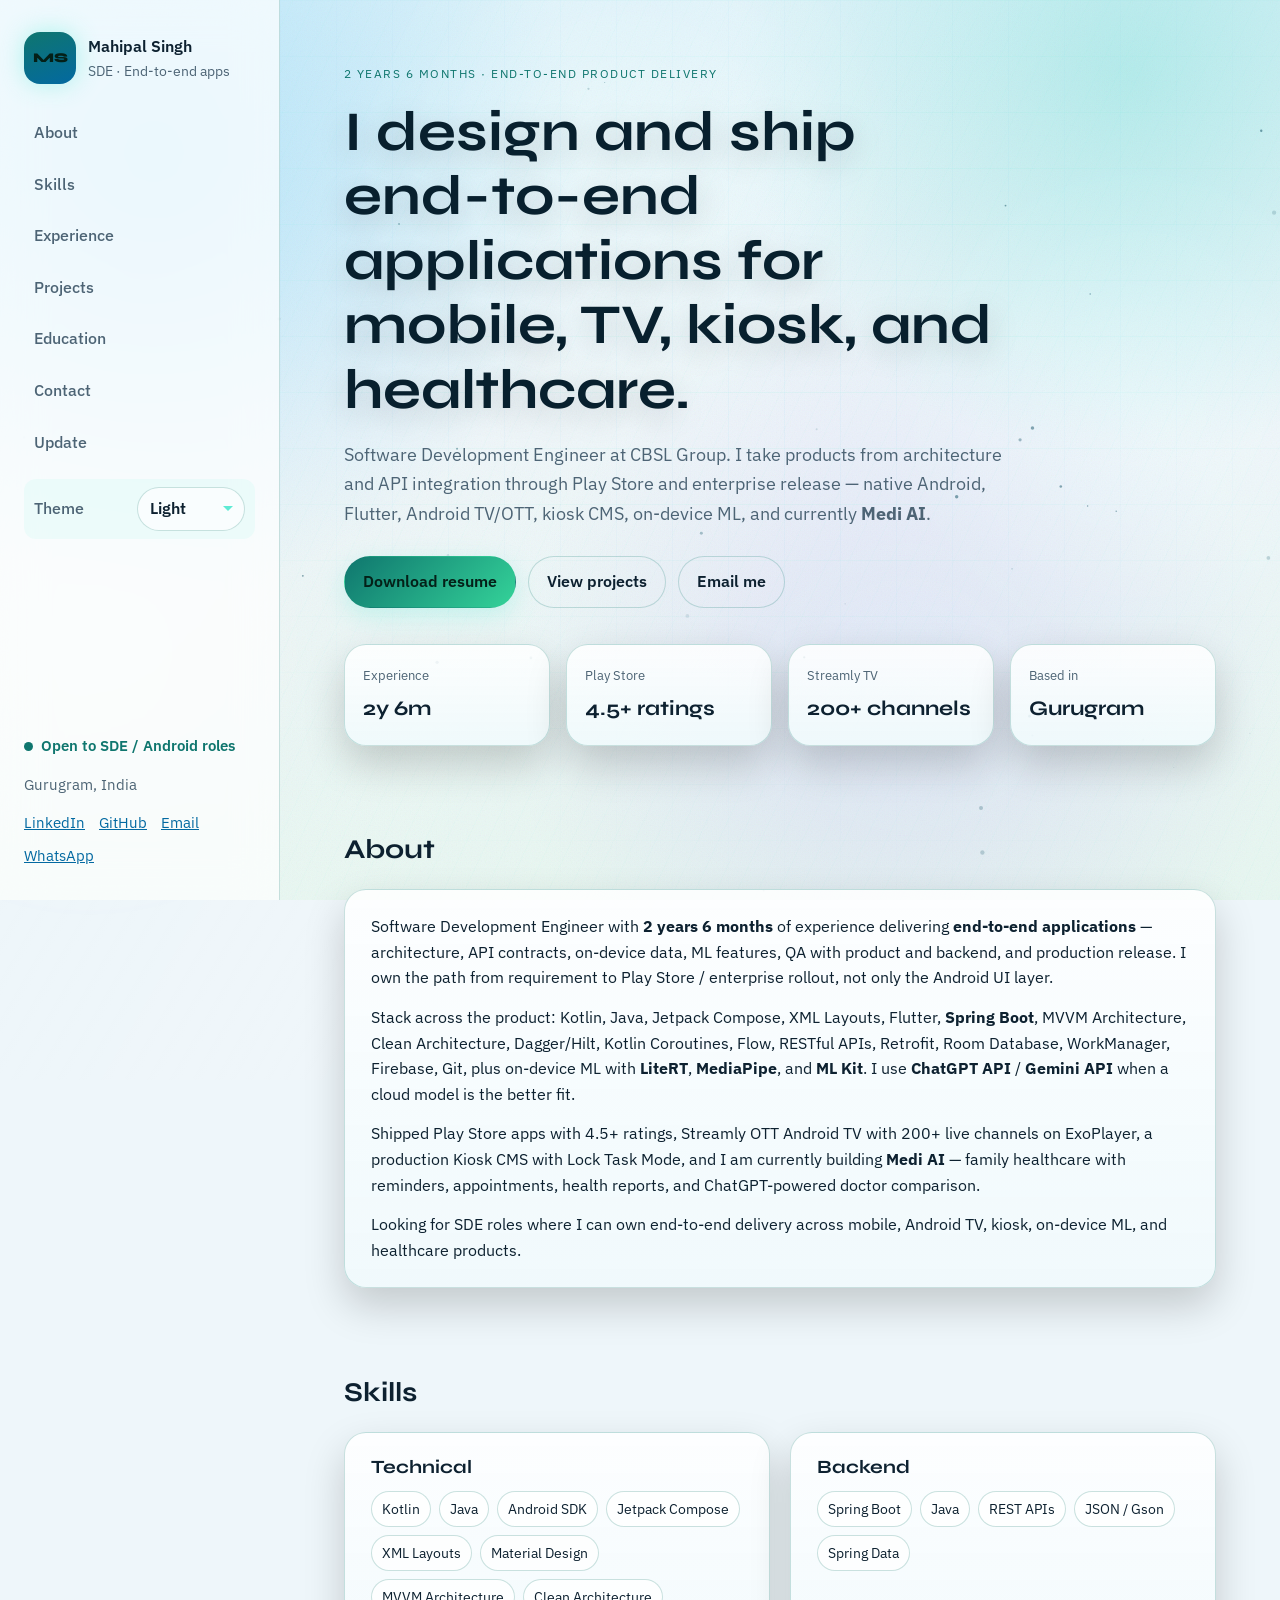
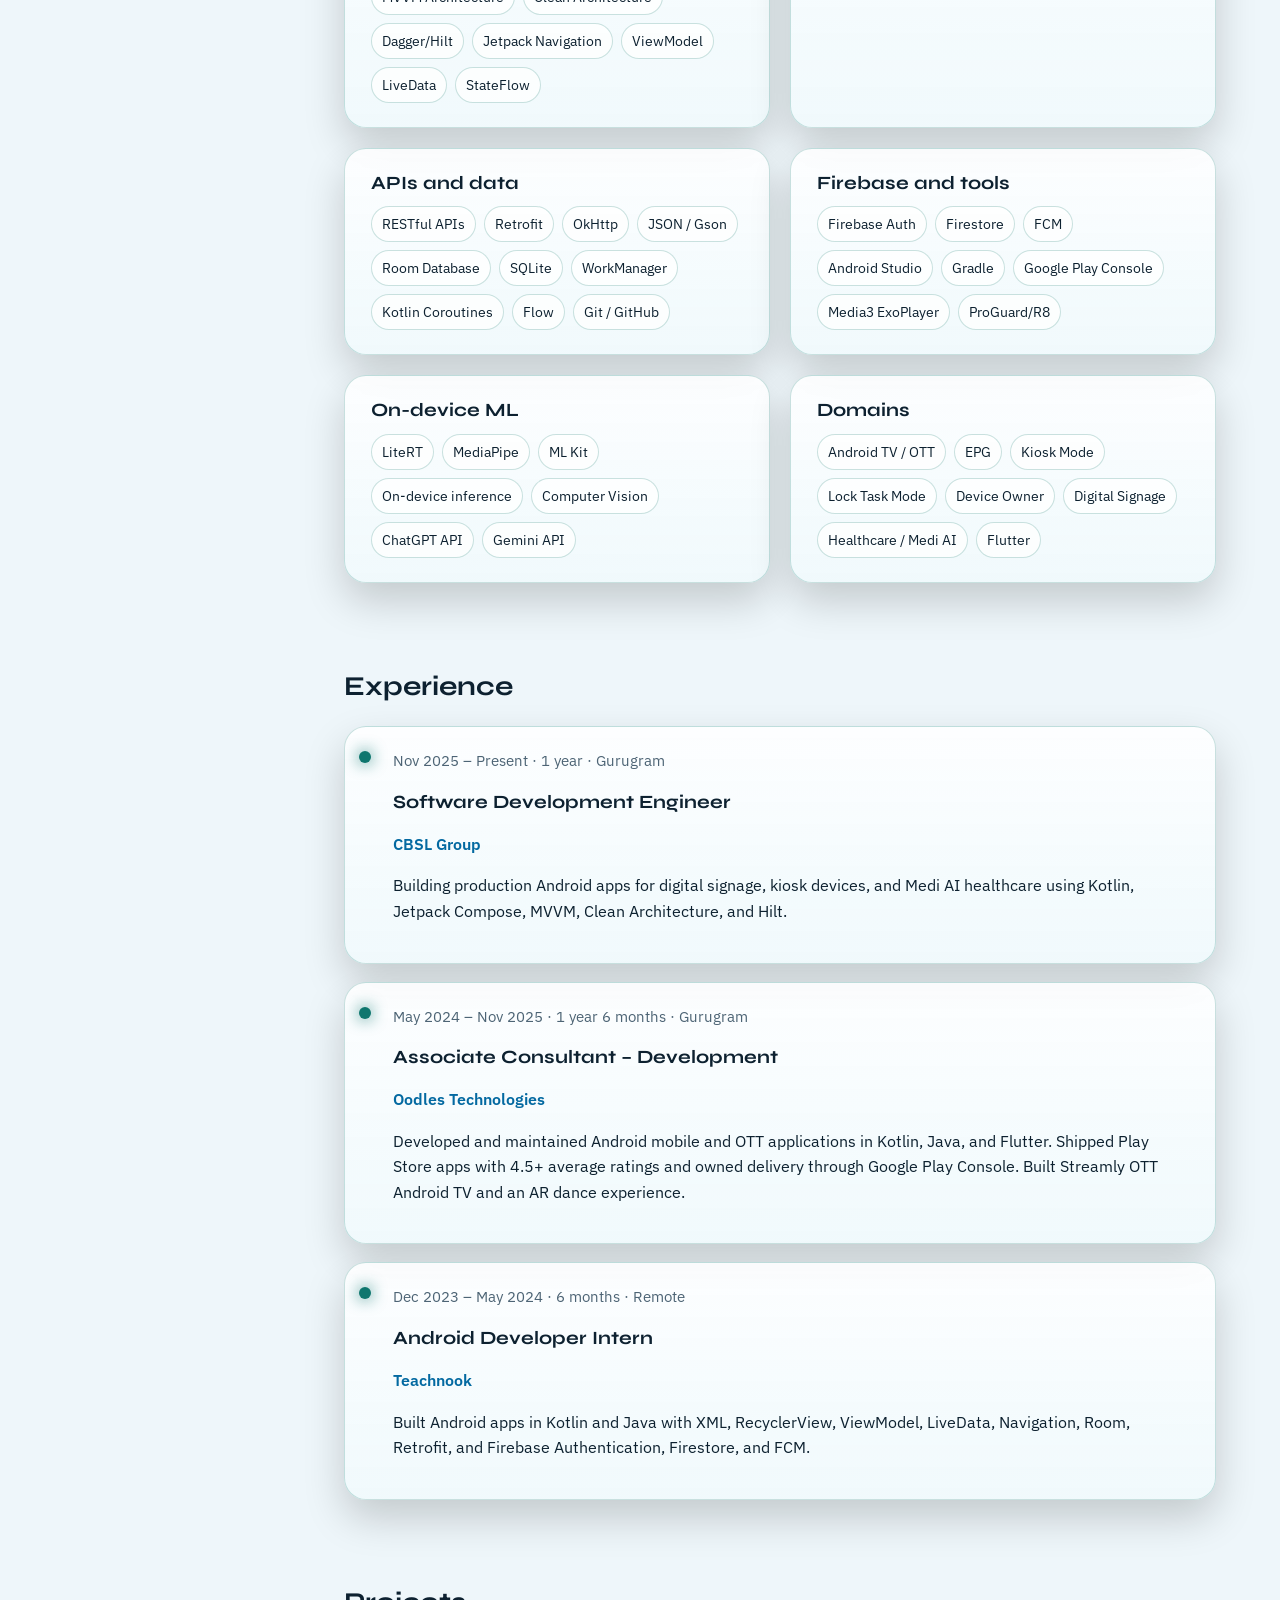
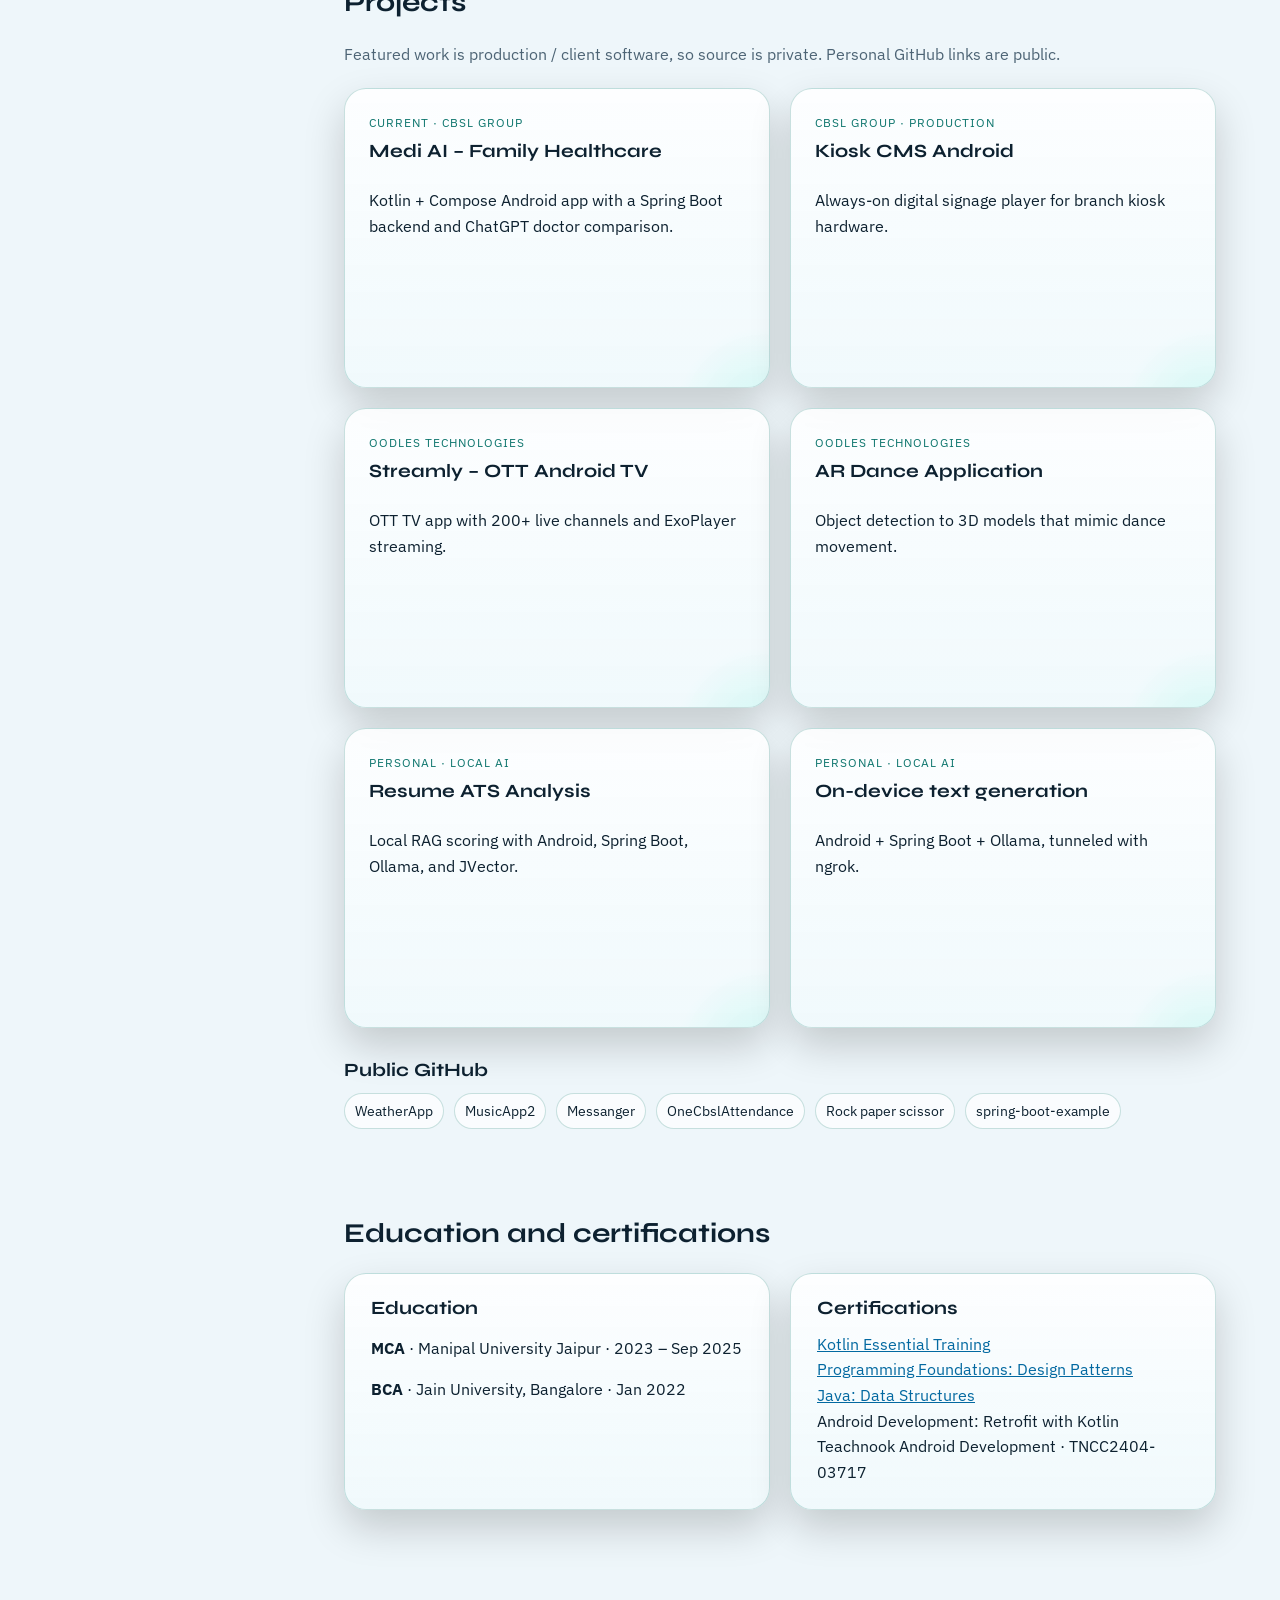
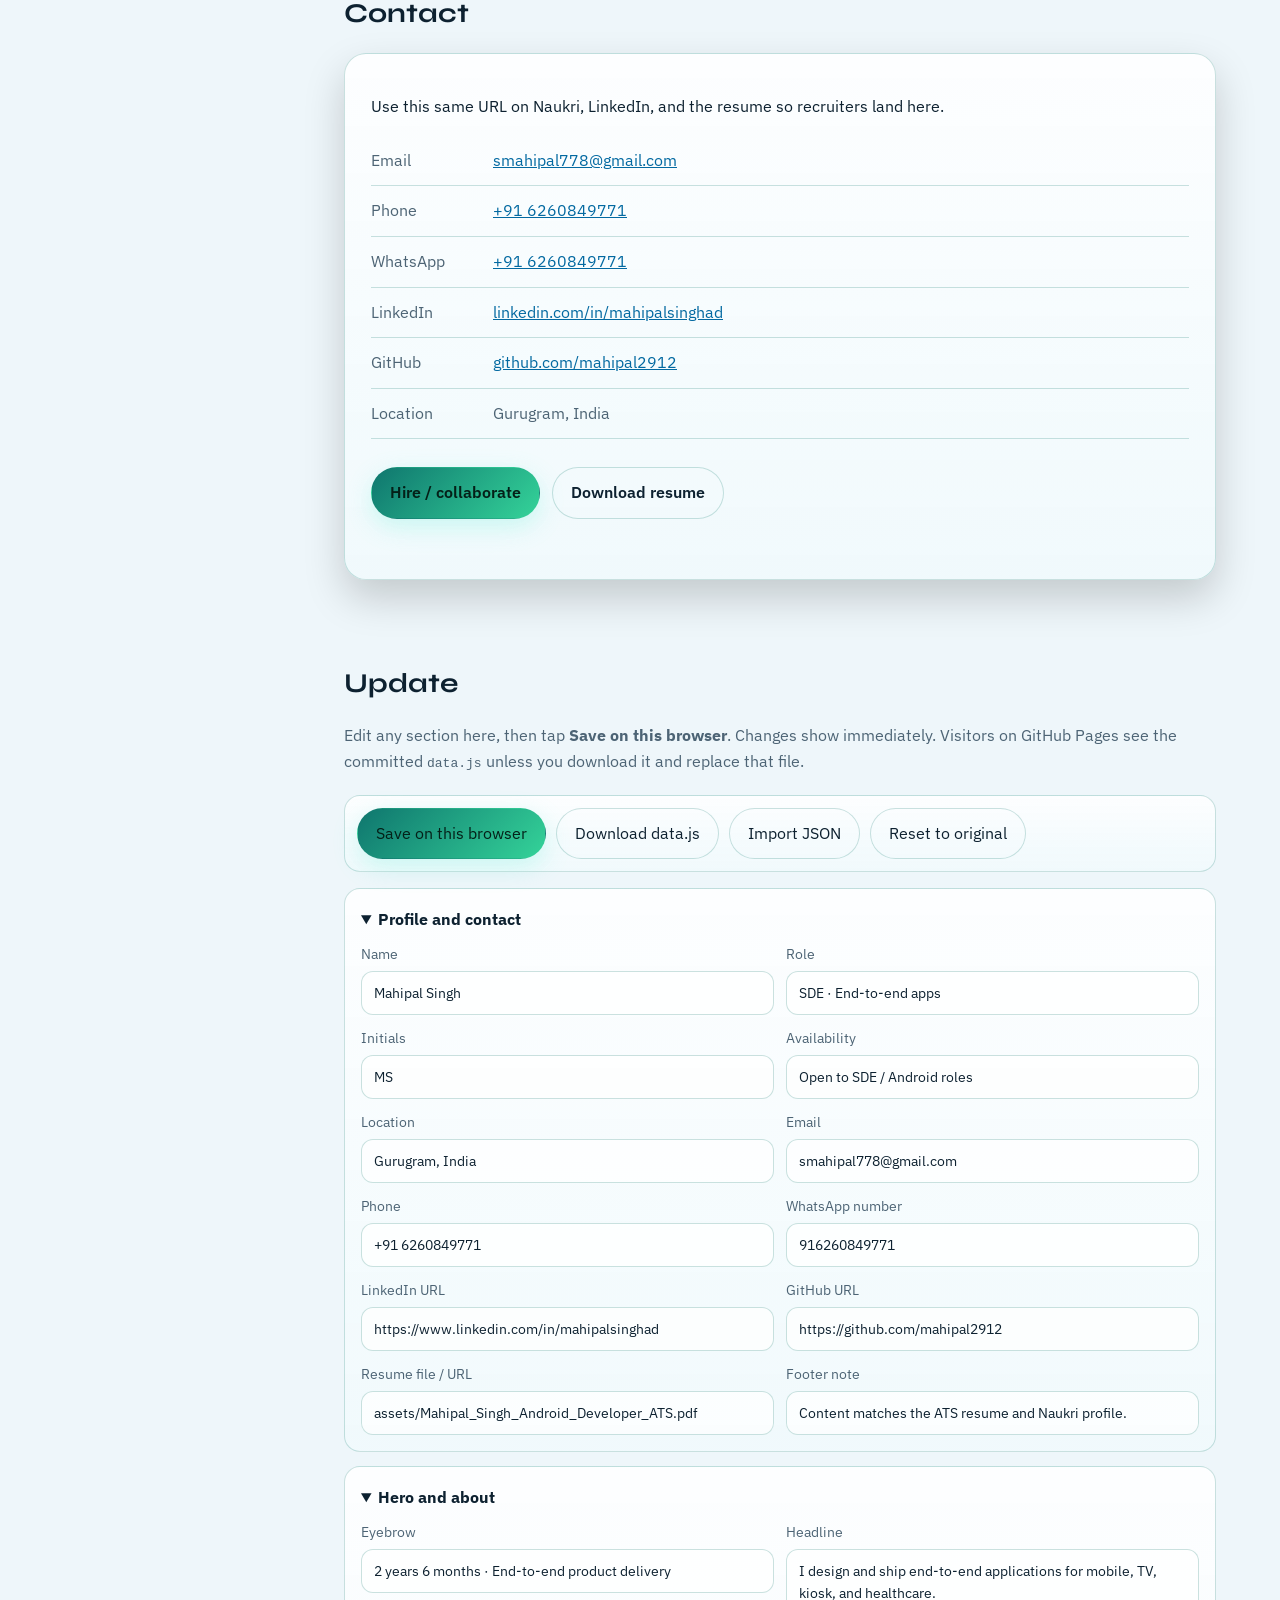
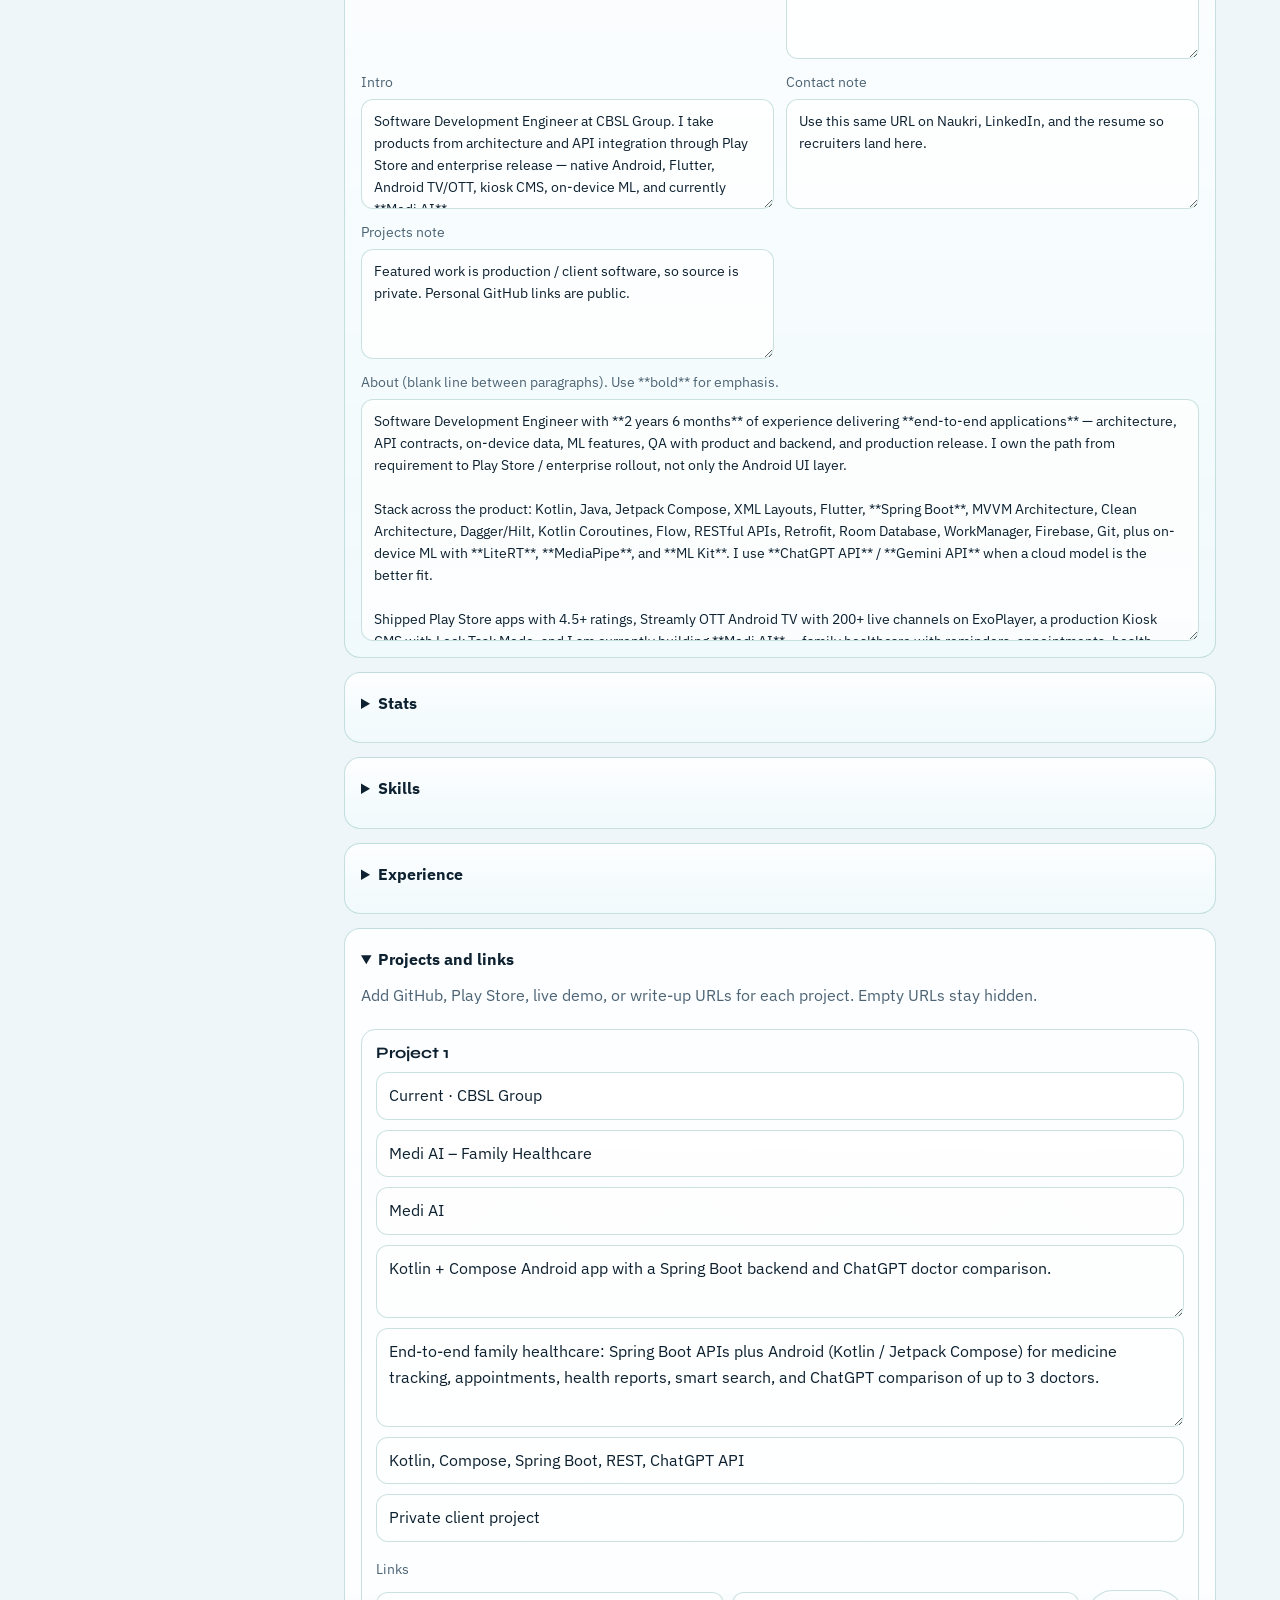
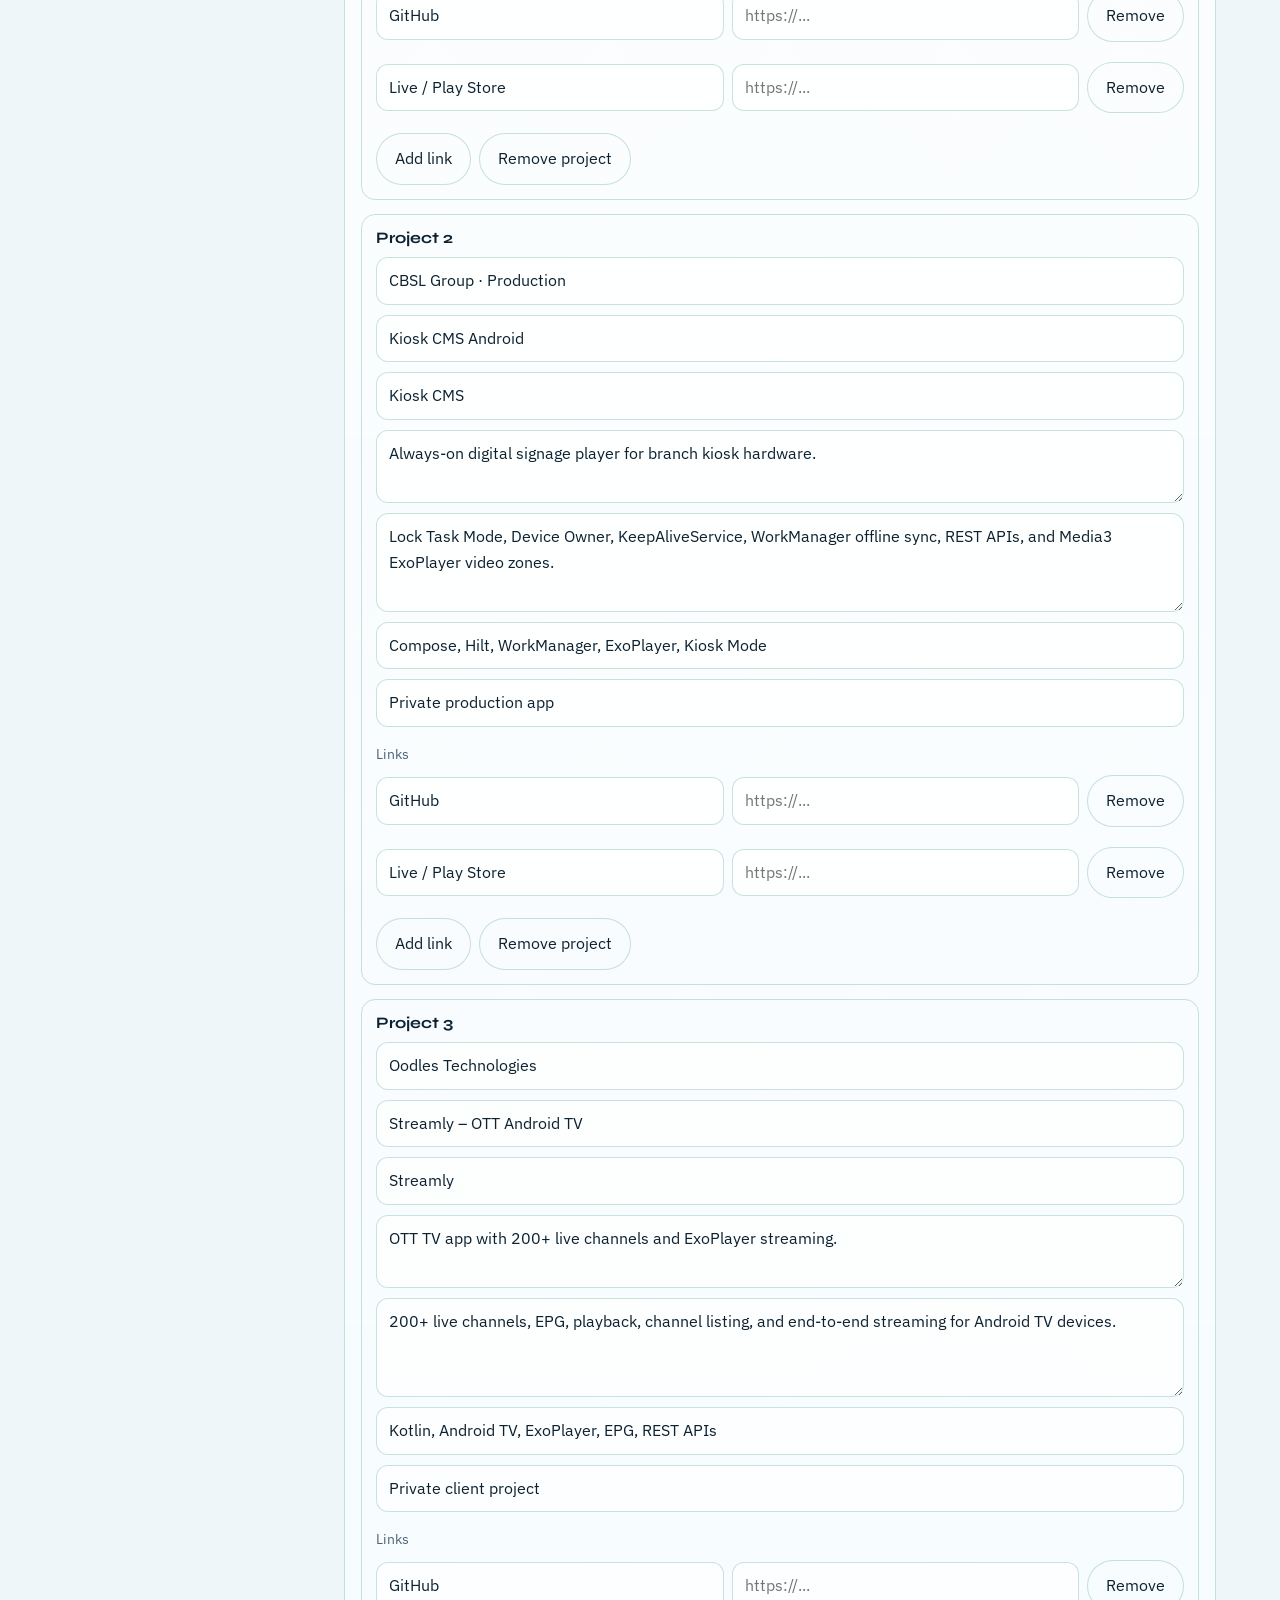
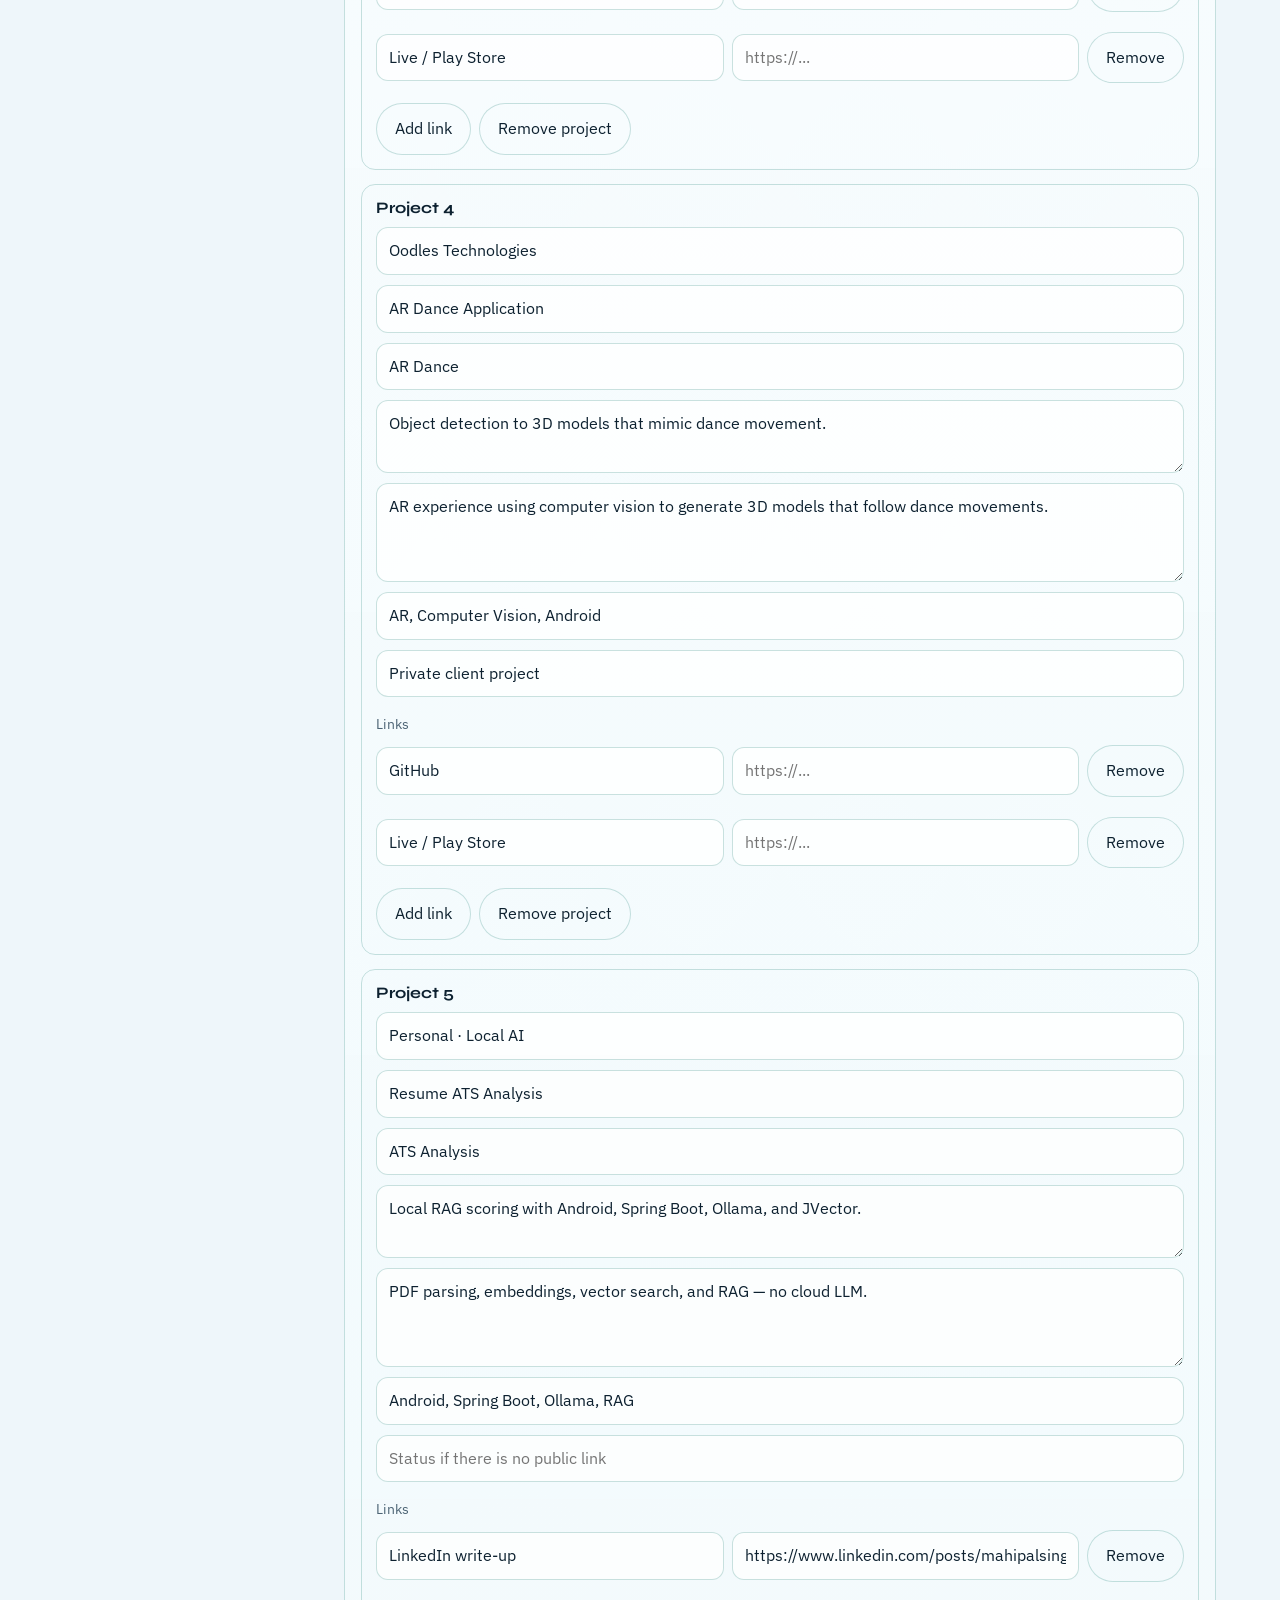
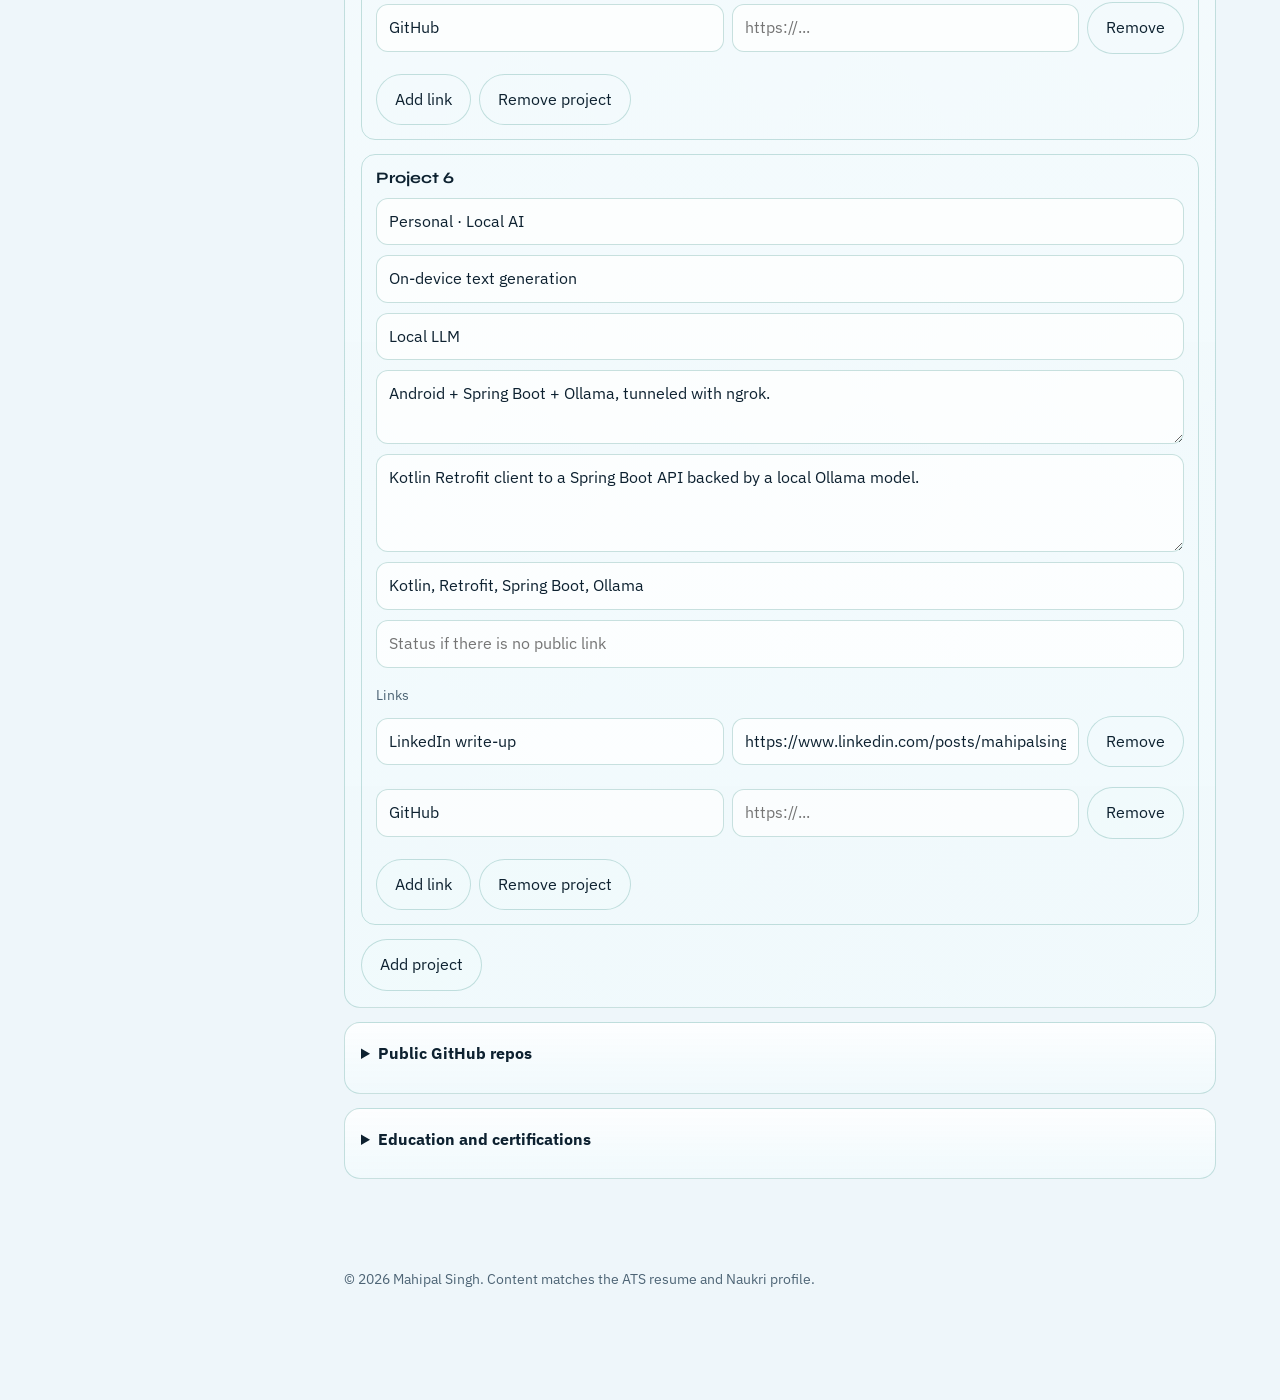
==== index.html @ 8ad530b0 "Add files via upload" ====
<!DOCTYPE html>
<html lang="en" data-theme="dark">
  <head>
    <meta charset="UTF-8" />
    <meta name="viewport" content="width=device-width, initial-scale=1" />
    <title>Mahipal Singh | Software Development Engineer</title>
    <script>
      (function () {
        try {
          var stored = localStorage.getItem("theme");
          var theme = stored || (window.matchMedia("(prefers-color-scheme: light)").matches ? "light" : "dark");
          document.documentElement.setAttribute("data-theme", theme);
        } catch (e) {}
      })();
    </script>
    <meta
      name="description"
      content="Software Development Engineer in Gurugram building end-to-end mobile, TV, kiosk, and healthcare applications with Kotlin, Jetpack Compose, and on-device ML."
    />
    <meta name="author" content="Mahipal Singh" />
    <meta
      name="keywords"
      content="Android Developer, Kotlin, Jetpack Compose, MVVM Architecture, Hilt, RESTful APIs, LiteRT, MediaPipe, ML Kit, Android TV, OTT, Kiosk CMS, Medi AI, Gurugram"
    />
    <link rel="canonical" href="https://mahipal2912.github.io/" />
    <meta property="og:title" content="Mahipal Singh | Android Developer" />
    <meta
      property="og:description"
      content="Kotlin, Jetpack Compose, Android TV/OTT, Kiosk CMS, and Medi AI. Based in Gurugram, India."
    />
    <meta property="og:type" content="website" />
    <meta property="og:url" content="https://mahipal2912.github.io/" />
    <meta name="twitter:card" content="summary" />
    <meta name="theme-color" content="#04111c" id="theme-color" />
    <link rel="icon" href="favicon.svg" type="image/svg+xml" />
    <link rel="preconnect" href="https://fonts.googleapis.com" />
    <link rel="preconnect" href="https://fonts.gstatic.com" crossorigin />
    <link
      href="https://fonts.googleapis.com/css2?family=IBM+Plex+Sans:wght@400;500;600&family=Syne:wght@600;700;800&display=swap"
      rel="stylesheet"
    />
    <link rel="stylesheet" href="styles.css?v=12" />
    <script type="application/ld+json">
      {
        "@context": "https://schema.org",
        "@type": "Person",
        "name": "Mahipal Singh",
        "jobTitle": "Android Developer",
        "url": "https://mahipal2912.github.io/",
        "email": "mailto:smahipal778@gmail.com",
        "telephone": "+916260849771",
        "sameAs": [
          "https://www.linkedin.com/in/mahipalsinghad",
          "https://github.com/mahipal2912"
        ]
      }
    </script>
  </head>
  <body>
    <div class="scene" aria-hidden="true">
      <div class="scene-wash"></div>
      <div class="scene-grid"></div>
      <div class="orb orb-a"></div>
      <div class="orb orb-b"></div>
      <div class="orb orb-c"></div>
      <div class="orb orb-d"></div>
      <canvas id="particles"></canvas>
      <div class="scene-shine"></div>
      <div class="scene-noise"></div>
    </div>

    <a class="skip-link" href="#main">Skip to content</a>
    <div class="page">
      <header class="sidebar">
        <div class="sidebar-top">
          <div class="brand">
            <div class="avatar">
              <input id="avatar-input" type="file" accept="image/*" hidden />
              <button class="monogram" id="avatar-button" type="button" aria-label="Upload profile photo">
                <span class="monogram-fallback" id="avatar-fallback">MS</span>
                <img class="monogram-photo" id="avatar-photo" alt="Profile photo" hidden />
                <span class="avatar-overlay" aria-hidden="true"></span>
              </button>
              <button class="avatar-remove" id="avatar-remove" type="button" hidden aria-label="Remove photo">
                ×
              </button>
            </div>
            <a class="brand-text" href="#top">
              <p class="brand-name" id="brand-name">Mahipal Singh</p>
              <p class="brand-role" id="brand-role">SDE · End-to-end apps</p>
            </a>
          </div>
          <div class="header-actions">
            <button class="nav-toggle" type="button" aria-expanded="false" aria-controls="site-nav">
              Menu
            </button>
          </div>
        </div>
        <div class="menu-panel" id="site-nav">
          <nav class="nav" aria-label="Primary">
            <a href="#about">About</a>
            <a href="#skills">Skills</a>
            <a href="#experience">Experience</a>
            <a href="#projects">Projects</a>
            <a href="#education">Education</a>
            <a href="#contact">Contact</a>
            <a href="#update">Update</a>
            <label class="menu-theme">
              <span>Theme</span>
              <select id="theme-select" aria-label="Select theme">
                <option value="dark">Dark</option>
                <option value="light">Light</option>
              </select>
            </label>
          </nav>
          <div class="sidebar-meta">
            <p class="availability"><span class="pulse"></span> <span id="availability-text">Open to SDE / Android roles</span></p>
            <p id="sidebar-location">Gurugram, India</p>
            <div class="social">
              <a id="social-linkedin" href="https://www.linkedin.com/in/mahipalsinghad" target="_blank" rel="noopener noreferrer">LinkedIn</a>
              <a id="social-github" href="https://github.com/mahipal2912" target="_blank" rel="noopener noreferrer">GitHub</a>
              <a id="social-email" href="mailto:smahipal778@gmail.com">Email</a>
              <a id="social-whatsapp" href="https://wa.me/916260849771" target="_blank" rel="noopener noreferrer">WhatsApp</a>
            </div>
          </div>
        </div>
      </header>

      <main id="main">
        <section class="hero reveal" id="top">
          <p class="eyebrow" id="hero-eyebrow">2 years 6 months · End-to-end product delivery</p>
          <h1 id="hero-headline">I design and ship end-to-end applications for mobile, TV, kiosk, and healthcare.</h1>
          <p class="lede" id="hero-lede">
            Software Development Engineer at CBSL Group. I take products from architecture and
            API integration through Play Store and enterprise release — native Android, Flutter,
            Android TV/OTT, kiosk CMS, on-device ML, and currently <strong>Medi AI</strong>.
          </p>
          <div class="hero-actions">
            <a class="btn btn-primary" id="hero-resume" href="assets/Mahipal_Singh_Android_Developer_ATS.pdf" download>Download resume</a>
            <a class="btn btn-ghost" href="#projects">View projects</a>
            <a class="btn btn-ghost" id="hero-email" href="mailto:smahipal778@gmail.com">Email me</a>
          </div>
          <dl class="stats" id="stats-grid">
            <div class="pop-card" data-tilt>
              <dt>Experience</dt>
              <dd>2y 6m</dd>
            </div>
            <div class="pop-card" data-tilt>
              <dt>Play Store</dt>
              <dd>4.5+ ratings</dd>
            </div>
            <div class="pop-card" data-tilt>
              <dt>Streamly TV</dt>
              <dd>200+ channels</dd>
            </div>
            <div class="pop-card" data-tilt>
              <dt>Based in</dt>
              <dd>Gurugram</dd>
            </div>
          </dl>
        </section>

        <section id="about" class="reveal">
          <h2>About</h2>
          <div class="glass about-card pop-card" data-tilt id="about-card">
            <p>
              Software Development Engineer with <strong>2 years 6 months</strong> of experience
              delivering <strong>end-to-end applications</strong> — architecture, API contracts,
              on-device data, ML features, QA with product and backend, and production release.
              I own the path from requirement to Play Store / enterprise rollout, not only the
              Android UI layer.
            </p>
            <p>
              Stack across the product: Kotlin, Java, Jetpack Compose, XML Layouts, Flutter,
              <strong>Spring Boot</strong>, MVVM Architecture, Clean Architecture, Dagger/Hilt,
              Kotlin Coroutines, Flow, RESTful APIs, Retrofit, Room Database, WorkManager,
              Firebase, Git, plus on-device ML with <strong>LiteRT</strong>,
              <strong>MediaPipe</strong>, and <strong>ML Kit</strong>.
              I use <strong>ChatGPT API</strong> / <strong>Gemini API</strong> when a cloud model
              is the better fit.
            </p>
            <p>
              Shipped Play Store apps with 4.5+ ratings, Streamly OTT Android TV with 200+ live
              channels on ExoPlayer, a production Kiosk CMS with Lock Task Mode, and I am currently
              building <strong>Medi AI</strong> — family healthcare with reminders, appointments,
              health reports, and ChatGPT-powered doctor comparison.
            </p>
            <p>
              Looking for SDE roles where I can own end-to-end delivery across mobile, Android TV,
              kiosk, on-device ML, and healthcare products.
            </p>
          </div>
        </section>

        <section id="skills" class="reveal">
          <h2>Skills</h2>
          <div class="skill-groups" id="skill-groups">
            <article class="glass pop-card" data-tilt>
              <h3>Technical</h3>
              <ul>
                <li>Kotlin</li>
                <li>Java</li>
                <li>Android SDK</li>
                <li>Jetpack Compose</li>
                <li>XML Layouts</li>
                <li>Material Design</li>
                <li>MVVM Architecture</li>
                <li>Clean Architecture</li>
                <li>Dagger/Hilt</li>
                <li>Jetpack Navigation</li>
                <li>ViewModel</li>
                <li>LiveData</li>
                <li>StateFlow</li>
              </ul>
            </article>
            <article class="glass pop-card" data-tilt>
              <h3>Backend</h3>
              <ul>
                <li>Spring Boot</li>
                <li>Java</li>
                <li>REST APIs</li>
                <li>JSON / Gson</li>
                <li>Spring Data</li>
              </ul>
            </article>
            <article class="glass pop-card" data-tilt>
              <h3>APIs and data</h3>
              <ul>
                <li>RESTful APIs</li>
                <li>Retrofit</li>
                <li>OkHttp</li>
                <li>JSON / Gson</li>
                <li>Room Database</li>
                <li>SQLite</li>
                <li>WorkManager</li>
                <li>Kotlin Coroutines</li>
                <li>Flow</li>
                <li>Git / GitHub</li>
              </ul>
            </article>
            <article class="glass pop-card" data-tilt>
              <h3>Firebase and tools</h3>
              <ul>
                <li>Firebase Auth</li>
                <li>Firestore</li>
                <li>FCM</li>
                <li>Android Studio</li>
                <li>Gradle</li>
                <li>Google Play Console</li>
                <li>Media3 ExoPlayer</li>
                <li>ProGuard/R8</li>
              </ul>
            </article>
            <article class="glass pop-card" data-tilt>
              <h3>On-device ML</h3>
              <ul>
                <li>LiteRT</li>
                <li>MediaPipe</li>
                <li>ML Kit</li>
                <li>On-device inference</li>
                <li>Computer Vision</li>
                <li>ChatGPT API</li>
                <li>Gemini API</li>
              </ul>
            </article>
            <article class="glass pop-card" data-tilt>
              <h3>Domains</h3>
              <ul>
                <li>Android TV / OTT</li>
                <li>EPG</li>
                <li>Kiosk Mode</li>
                <li>Lock Task Mode</li>
                <li>Device Owner</li>
                <li>Digital Signage</li>
                <li>Healthcare / Medi AI</li>
                <li>Flutter</li>
              </ul>
            </article>
          </div>
        </section>

        <section id="experience" class="reveal">
          <h2>Experience</h2>
          <ol class="timeline" id="timeline">
            <li class="glass pop-card">
              <p class="when">Nov 2025 – Present · 1 year · Gurugram</p>
              <h3>Software Development Engineer</h3>
              <p class="org">CBSL Group</p>
              <p>
                Building production Android apps for digital signage, kiosk devices, and Medi AI
                healthcare using Kotlin, Jetpack Compose, MVVM, Clean Architecture, and Hilt.
              </p>
            </li>
            <li class="glass pop-card">
              <p class="when">May 2024 – Nov 2025 · 1 year 6 months · Gurugram</p>
              <h3>Associate Consultant – Development</h3>
              <p class="org">Oodles Technologies</p>
              <p>
                Developed and maintained Android mobile and OTT applications in Kotlin, Java, and
                Flutter. Shipped Play Store apps with 4.5+ average ratings and owned delivery
                through Google Play Console. Built Streamly OTT Android TV and an AR dance
                experience.
              </p>
            </li>
            <li class="glass pop-card">
              <p class="when">Dec 2023 – May 2024 · 6 months · Remote</p>
              <h3>Android Developer Intern</h3>
              <p class="org">Teachnook</p>
              <p>
                Built Android apps in Kotlin and Java with XML, RecyclerView, ViewModel, LiveData,
                Navigation, Room, Retrofit, and Firebase Authentication, Firestore, and FCM.
              </p>
            </li>
          </ol>
        </section>

        <section id="projects" class="reveal">
          <h2>Projects</h2>
          <p class="section-note" id="projects-note">Featured work is production / client software, so source is private. Personal GitHub links are public.</p>
          <div class="project-grid" id="project-grid">
            <article class="flip-card" aria-label="Project card, flips for details">
              <div class="flip-inner">
                <div class="flip-face flip-front">
                  <p class="project-kicker">Current · CBSL Group</p>
                  <h3>Medi AI – Family Healthcare</h3>
                  <p>Kotlin + Compose Android app with a Spring Boot backend and ChatGPT doctor comparison.</p>
                </div>
                <div class="flip-face flip-back">
                  <h3>Medi AI</h3>
                  <p>End-to-end family healthcare: Spring Boot APIs plus Android (Kotlin / Jetpack Compose) for medicine tracking, appointments, health reports, smart search, and ChatGPT comparison of up to 3 doctors.</p>
                  <ul class="tags">
                    <li>Kotlin</li>
                    <li>Compose</li>
                    <li>Spring Boot</li>
                    <li>REST</li>
                    <li>ChatGPT API</li>
                  </ul>
                  <p class="project-status">Private client project</p>
                </div>
              </div>
            </article>

            <article class="flip-card" aria-label="Project card, flips for details">
              <div class="flip-inner">
                <div class="flip-face flip-front">
                  <p class="project-kicker">CBSL Group · Production</p>
                  <h3>Kiosk CMS Android</h3>
                  <p>Always-on digital signage player for branch kiosk hardware.</p>
                </div>
                <div class="flip-face flip-back">
                  <h3>Kiosk CMS</h3>
                  <p>Lock Task Mode, Device Owner, KeepAliveService, WorkManager offline sync, REST APIs, and Media3 ExoPlayer video zones.</p>
                  <ul class="tags">
                    <li>Compose</li>
                    <li>Hilt</li>
                    <li>WorkManager</li>
                    <li>ExoPlayer</li>
                    <li>Kiosk Mode</li>
                  </ul>
                  <p class="project-status">Private production app</p>
                </div>
              </div>
            </article>

            <article class="flip-card" aria-label="Project card, flips for details">
              <div class="flip-inner">
                <div class="flip-face flip-front">
                  <p class="project-kicker">Oodles Technologies</p>
                  <h3>Streamly – OTT Android TV</h3>
                  <p>OTT TV app with 200+ live channels and ExoPlayer streaming.</p>
                </div>
                <div class="flip-face flip-back">
                  <h3>Streamly</h3>
                  <p>200+ live channels, EPG, playback, channel listing, and end-to-end streaming for Android TV devices.</p>
                  <ul class="tags">
                    <li>Kotlin</li>
                    <li>Android TV</li>
                    <li>ExoPlayer</li>
                    <li>EPG</li>
                    <li>REST APIs</li>
                  </ul>
                  <p class="project-status">Private client project</p>
                </div>
              </div>
            </article>

            <article class="flip-card" aria-label="Project card, flips for details">
              <div class="flip-inner">
                <div class="flip-face flip-front">
                  <p class="project-kicker">Oodles Technologies</p>
                  <h3>AR Dance Application</h3>
                  <p>Object detection to 3D models that mimic dance movement.</p>
                </div>
                <div class="flip-face flip-back">
                  <h3>AR Dance</h3>
                  <p>AR experience using computer vision to generate 3D models that follow dance movements.</p>
                  <ul class="tags">
                    <li>AR</li>
                    <li>Computer Vision</li>
                    <li>Android</li>
                  </ul>
                  <p class="project-status">Private client project</p>
                </div>
              </div>
            </article>

            <article class="flip-card" aria-label="Project card, flips for details">
              <div class="flip-inner">
                <div class="flip-face flip-front">
                  <p class="project-kicker">Personal · Local AI</p>
                  <h3>Resume ATS Analysis</h3>
                  <p>Local RAG scoring with Android, Spring Boot, Ollama, and JVector.</p>
                </div>
                <div class="flip-face flip-back">
                  <h3>ATS Analysis</h3>
                  <p>PDF parsing, embeddings, vector search, and RAG — no cloud LLM.</p>
                  <ul class="tags">
                    <li>Android</li>
                    <li>Spring Boot</li>
                    <li>Ollama</li>
                    <li>RAG</li>
                  </ul>
                  <a class="btn btn-primary" href="https://www.linkedin.com/posts/mahipalsinghad_android-springboot-ai-activity-7476319121932976128-11E7" target="_blank" rel="noopener noreferrer">LinkedIn write-up</a>
                </div>
              </div>
            </article>

            <article class="flip-card" aria-label="Project card, flips for details">
              <div class="flip-inner">
                <div class="flip-face flip-front">
                  <p class="project-kicker">Personal · Local AI</p>
                  <h3>On-device text generation</h3>
                  <p>Android + Spring Boot + Ollama, tunneled with ngrok.</p>
                </div>
                <div class="flip-face flip-back">
                  <h3>Local LLM</h3>
                  <p>Kotlin Retrofit client to a Spring Boot API backed by a local Ollama model.</p>
                  <ul class="tags">
                    <li>Kotlin</li>
                    <li>Retrofit</li>
                    <li>Spring Boot</li>
                    <li>Ollama</li>
                  </ul>
                  <a class="btn btn-primary" href="https://www.linkedin.com/posts/mahipalsinghad_android-kotlin-springboot-activity-7473816526727405568-VeEi" target="_blank" rel="noopener noreferrer">LinkedIn write-up</a>
                </div>
              </div>
            </article>
          </div>

          <h3 class="subhead">Public GitHub</h3>
          <ul class="github-list" id="github-list">
            <li><a href="https://github.com/mahipal2912/WeatherApp" target="_blank" rel="noopener noreferrer">WeatherApp</a></li>
            <li><a href="https://github.com/mahipal2912/MusicApp2" target="_blank" rel="noopener noreferrer">MusicApp2</a></li>
            <li><a href="https://github.com/mahipal2912/Messanger" target="_blank" rel="noopener noreferrer">Messanger</a></li>
            <li><a href="https://github.com/mahipal2912/OneCbslAttendance" target="_blank" rel="noopener noreferrer">OneCbslAttendance</a></li>
            <li><a href="https://github.com/mahipal2912/Rock_paper_Scissor_App" target="_blank" rel="noopener noreferrer">Rock paper scissor</a></li>
            <li><a href="https://github.com/mahipal2912/spring-boot-example" target="_blank" rel="noopener noreferrer">spring-boot-example</a></li>
          </ul>
        </section>

        <section id="education" class="reveal">
          <h2>Education and certifications</h2>
          <div class="two-col">
            <article class="glass pop-card" data-tilt>
              <h3>Education</h3>
              <div id="education-list">
              <p><strong>MCA</strong> · Manipal University Jaipur · 2023 – Sep 2025</p>
              <p><strong>BCA</strong> · Jain University, Bangalore · Jan 2022</p>
              </div>
            </article>
            <article class="glass pop-card" data-tilt>
              <h3>Certifications</h3>
              <ul class="plain" id="cert-list">
                <li><a href="https://www.linkedin.com/learning/certificates/5862ac05966b8818aad2821005db877c7084b8957e9b2492936fcf899e1a5531" target="_blank" rel="noopener noreferrer">Kotlin Essential Training</a></li>
                <li><a href="https://www.linkedin.com/learning/certificates/416eadd08eb00c9c23331f19117f0f159c8dc1ee0d4fe2fe22ed215e717c740a" target="_blank" rel="noopener noreferrer">Programming Foundations: Design Patterns</a></li>
                <li><a href="https://www.linkedin.com/learning/certificates/ae726f7267d6225392e1b6cdc37dac7240a8940a4352076b8a277471be058e8c" target="_blank" rel="noopener noreferrer">Java: Data Structures</a></li>
                <li>Android Development: Retrofit with Kotlin</li>
                <li>Teachnook Android Development · TNCC2404-03717</li>
              </ul>
            </article>
          </div>
        </section>

        <section id="contact" class="reveal">
          <h2>Contact</h2>
          <div class="glass contact-card pop-card">
            <p id="contact-note">Use this same URL on Naukri, LinkedIn, and the resume so recruiters land here.</p>
            <ul class="contact-list">
              <li><span>Email</span> <a id="contact-email" href="mailto:smahipal778@gmail.com">smahipal778@gmail.com</a></li>
              <li><span>Phone</span> <a id="contact-phone" href="tel:+916260849771">+91 6260849771</a></li>
              <li><span>WhatsApp</span> <a id="contact-whatsapp" href="https://wa.me/916260849771" target="_blank" rel="noopener noreferrer">+91 6260849771</a></li>
              <li><span>LinkedIn</span> <a id="contact-linkedin" href="https://www.linkedin.com/in/mahipalsinghad" target="_blank" rel="noopener noreferrer">linkedin.com/in/mahipalsinghad</a></li>
              <li><span>GitHub</span> <a id="contact-github" href="https://github.com/mahipal2912" target="_blank" rel="noopener noreferrer">github.com/mahipal2912</a></li>
              <li><span>Location</span> <span id="contact-location">Gurugram, India</span></li>
            </ul>
            <div class="hero-actions">
              <a class="btn btn-primary" id="contact-hire" href="mailto:smahipal778@gmail.com?subject=Android%20role%20for%20Mahipal%20Singh">Hire / collaborate</a>
              <a class="btn btn-ghost" id="contact-resume" href="assets/Mahipal_Singh_Android_Developer_ATS.pdf" download>Download resume</a>
            </div>
          </div>
        </section>

        <section id="update" class="reveal">
          <h2>Update</h2>
          <p class="section-note">
            Edit any section here, then tap <strong>Save on this browser</strong>.
            Changes show immediately. Visitors on GitHub Pages see the committed
            <code>data.js</code> unless you download it and replace that file.
          </p>
          <div class="editor-toolbar">
            <button class="btn btn-primary" id="editor-save" type="button">Save on this browser</button>
            <button class="btn btn-ghost" id="editor-download" type="button">Download data.js</button>
            <label class="btn btn-ghost editor-import">
              Import JSON
              <input id="editor-import" type="file" accept="application/json,.js" hidden />
            </label>
            <button class="btn btn-ghost" id="editor-reset" type="button">Reset to original</button>
          </div>
          <p class="editor-status" id="editor-status" hidden></p>
          <div id="editor-root"></div>
        </section>

        <footer>
          <p>© <span id="year"></span> <span id="footer-name">Mahipal Singh</span>. <span id="footer-note">Content matches the ATS resume and Naukri profile.</span></p>
        </footer>
      </main>
    </div>
    <script src="data.js?v=10"></script>
    <script src="script.js?v=12"></script>
  </body>
</html>
---- styles.css ----
:root,
[data-theme="dark"] {
  --bg: #031018;
  --text: #f4fbff;
  --muted: #b7c9d6;
  --accent: #5eead4;
  --accent-2: #7dd3fc;
  --violet: #c4b5fd;
  --line: rgba(125, 211, 252, 0.22);
  --panel: linear-gradient(180deg, rgba(10, 32, 46, 0.88), rgba(6, 20, 30, 0.82));
  --panel-back: linear-gradient(180deg, rgba(14, 58, 52, 0.88), rgba(8, 24, 36, 0.86));
  --sidebar-bg: rgba(4, 18, 28, 0.55);
  --ink-on-accent: #042018;
  --h1: #f7fdff;
  --scene: radial-gradient(circle at 12% 18%, rgba(56, 189, 248, 0.22), transparent 32%),
    radial-gradient(circle at 88% 8%, rgba(94, 234, 212, 0.2), transparent 28%),
    radial-gradient(circle at 70% 78%, rgba(167, 139, 250, 0.18), transparent 34%),
    linear-gradient(180deg, #062033 0%, #031018 42%, #071a14 100%);
  --chip: rgba(4, 20, 28, 0.55);
  --radius: 22px;
  --sidebar: 280px;
  --font: "IBM Plex Sans", "Segoe UI", sans-serif;
  --display: "Syne", "Segoe UI", sans-serif;
  color-scheme: dark;
}

[data-theme="light"] {
  --bg: #eef6fa;
  --text: #0d2130;
  --muted: #4d6475;
  --accent: #0f766e;
  --accent-2: #0369a1;
  --violet: #6d28d9;
  --line: rgba(15, 118, 110, 0.22);
  --panel: linear-gradient(180deg, rgba(255, 255, 255, 0.86), rgba(240, 250, 252, 0.9));
  --panel-back: linear-gradient(180deg, rgba(220, 247, 242, 0.95), rgba(255, 255, 255, 0.92));
  --sidebar-bg: rgba(255, 255, 255, 0.72);
  --ink-on-accent: #042018;
  --h1: #08202e;
  --scene: radial-gradient(circle at 12% 18%, rgba(56, 189, 248, 0.28), transparent 32%),
    radial-gradient(circle at 88% 8%, rgba(45, 212, 191, 0.26), transparent 28%),
    radial-gradient(circle at 70% 78%, rgba(167, 139, 250, 0.18), transparent 34%),
    linear-gradient(180deg, #dff3fb 0%, #eef6fa 48%, #e7f7f1 100%);
  --chip: rgba(255, 255, 255, 0.7);
  color-scheme: light;
}

* {
  box-sizing: border-box;
}

html {
  scroll-behavior: smooth;
}

body {
  margin: 0;
  color: var(--text);
  font-family: var(--font);
  background: var(--bg);
  line-height: 1.6;
  overflow-x: hidden;
  transition: background 0.35s ease, color 0.35s ease;
}

.scene {
  position: fixed;
  inset: 0;
  z-index: 0;
  pointer-events: none;
  isolation: isolate;
  background: var(--scene);
}

.scene-wash {
  position: absolute;
  inset: 0;
  background:
    repeating-linear-gradient(
      115deg,
      transparent 0 18px,
      rgba(94, 234, 212, 0.03) 18px 19px
    );
}

.scene-grid {
  position: absolute;
  inset: 0;
  background-image:
    linear-gradient(rgba(94, 234, 212, 0.09) 1px, transparent 1px),
    linear-gradient(90deg, rgba(125, 211, 252, 0.08) 1px, transparent 1px);
  background-size: 56px 56px;
  mask-image: radial-gradient(ellipse at 60% 30%, black 18%, transparent 78%);
  animation: grid-shift 28s linear infinite;
}

.orb {
  position: absolute;
  border-radius: 50%;
  filter: blur(40px);
  mix-blend-mode: screen;
}

.orb-a {
  width: 42vw;
  height: 42vw;
  top: -12%;
  left: 28%;
  background: radial-gradient(circle, rgba(94, 234, 212, 0.55), transparent 68%);
  animation: drift-a 16s ease-in-out infinite;
}

.orb-b {
  width: 38vw;
  height: 38vw;
  right: -8%;
  top: 18%;
  background: radial-gradient(circle, rgba(56, 189, 248, 0.5), transparent 70%);
  animation: drift-b 19s ease-in-out infinite;
}

.orb-c {
  width: 34vw;
  height: 34vw;
  left: -10%;
  bottom: 4%;
  background: radial-gradient(circle, rgba(196, 181, 253, 0.42), transparent 70%);
  animation: drift-c 22s ease-in-out infinite;
}

.orb-d {
  width: 22vw;
  height: 22vw;
  right: 18%;
  bottom: 8%;
  background: radial-gradient(circle, rgba(52, 211, 153, 0.4), transparent 70%);
  animation: drift-a 14s ease-in-out infinite reverse;
}

#particles {
  position: absolute;
  inset: 0;
  width: 100%;
  height: 100%;
}

.scene-shine {
  position: absolute;
  inset: -20%;
  background: linear-gradient(120deg, transparent 30%, rgba(255, 255, 255, 0.08) 48%, transparent 62%);
  animation: shine 9s ease-in-out infinite;
}

.scene-noise {
  position: absolute;
  inset: 0;
  opacity: 0.14;
  background-image: url("data:image/svg+xml,%3Csvg xmlns='http://www.w3.org/2000/svg' width='140' height='140'%3E%3Cfilter id='n'%3E%3CfeTurbulence type='fractalNoise' baseFrequency='.8' numOctaves='4' stitchTiles='stitch'/%3E%3C/filter%3E%3Crect width='140' height='140' filter='url(%23n)' opacity='.55'/%3E%3C/svg%3E");
}

@keyframes grid-shift {
  from { background-position: 0 0; }
  to { background-position: 56px 56px; }
}

@keyframes drift-a {
  0%, 100% { transform: translate(0, 0) scale(1); }
  50% { transform: translate(-8%, 10%) scale(1.12); }
}

@keyframes drift-b {
  0%, 100% { transform: translate(0, 0) scale(1); }
  50% { transform: translate(-10%, -8%) scale(1.18); }
}

@keyframes drift-c {
  0%, 100% { transform: translate(0, 0); }
  50% { transform: translate(12%, -10%); }
}

@keyframes shine {
  0%, 100% { transform: translateX(-12%) rotate(8deg); opacity: 0.25; }
  50% { transform: translateX(12%) rotate(8deg); opacity: 0.55; }
}

@keyframes pop {
  0% { transform: translateY(28px) scale(0.96); opacity: 0; }
  100% { transform: translateY(0) scale(1); opacity: 1; }
}

@keyframes pulse {
  0%, 100% { box-shadow: 0 0 0 0 rgba(94, 234, 212, 0.6); }
  70% { box-shadow: 0 0 0 10px rgba(94, 234, 212, 0); }
}

.skip-link {
  position: absolute;
  left: -999px;
  top: 8px;
  background: var(--accent);
  color: var(--ink-on-accent);
  padding: 8px 12px;
  z-index: 20;
}

.skip-link:focus {
  left: 8px;
}

a {
  color: var(--accent-2);
}

.page {
  position: relative;
  z-index: 1;
  display: grid;
  grid-template-columns: var(--sidebar) minmax(0, 1fr);
  min-height: 100vh;
}

.sidebar {
  position: sticky;
  top: 0;
  height: 100vh;
  padding: 32px 24px;
  border-right: 1px solid var(--line);
  background: var(--sidebar-bg);
  backdrop-filter: blur(22px);
  display: flex;
  flex-direction: column;
  gap: 28px;
}

.sidebar-top {
  display: flex;
  align-items: center;
  justify-content: space-between;
  gap: 12px;
}

.brand {
  display: flex;
  gap: 12px;
  align-items: center;
}

.avatar {
  position: relative;
  flex: none;
}

.monogram {
  position: relative;
  width: 52px;
  height: 52px;
  padding: 0;
  border: 0;
  border-radius: 16px;
  display: grid;
  place-items: center;
  overflow: hidden;
  background: linear-gradient(160deg, var(--accent), var(--accent-2));
  color: var(--ink-on-accent);
  font-family: var(--display);
  font-weight: 800;
  text-decoration: none;
  box-shadow: 0 0 24px rgba(94, 234, 212, 0.45);
  animation: pulse 2.8s ease-out infinite;
  cursor: pointer;
}

.monogram-photo {
  width: 100%;
  height: 100%;
  object-fit: cover;
  border-radius: 16px;
}

.avatar-overlay {
  position: absolute;
  inset: 0;
  display: grid;
  place-items: center;
  background: rgba(4, 18, 28, 0.62);
  color: #f4fbff;
  font-family: var(--font);
  font-size: 0.62rem;
  font-weight: 700;
  letter-spacing: 0.04em;
  text-transform: uppercase;
  opacity: 0;
  transition: opacity 0.2s ease;
}

.avatar-overlay::after {
  content: "Upload";
}

.monogram.has-photo .avatar-overlay::after {
  content: "Change";
}

.avatar:hover .avatar-overlay,
.avatar.show-remove .avatar-overlay,
.monogram:focus-visible .avatar-overlay {
  opacity: 1;
}

.avatar-remove {
  position: absolute;
  top: -6px;
  right: -6px;
  width: 20px;
  height: 20px;
  border: 0;
  border-radius: 50%;
  background: var(--text);
  color: var(--bg);
  font-size: 14px;
  line-height: 1;
  cursor: pointer;
  display: grid;
  place-items: center;
  z-index: 1;
  opacity: 0;
  visibility: hidden;
  pointer-events: none;
  transform: scale(0.85);
  transition: opacity 0.2s ease, transform 0.2s ease, visibility 0.2s ease;
}

.avatar:hover .avatar-remove:not([hidden]),
.avatar:focus-within .avatar-remove:not([hidden]),
.avatar.show-remove .avatar-remove:not([hidden]) {
  opacity: 1;
  visibility: visible;
  pointer-events: auto;
  transform: scale(1);
}

.avatar-remove[hidden] {
  display: none;
}

.brand-text {
  text-decoration: none;
  color: inherit;
}

.brand-name {
  margin: 0;
  font-weight: 600;
}

.brand-role {
  margin: 0;
  color: var(--muted);
  font-size: 0.9rem;
}

.header-actions {
  display: flex;
  align-items: center;
  gap: 8px;
}

.nav-toggle {
  display: none;
  align-items: center;
  justify-content: center;
  background: var(--chip);
  color: var(--text);
  border: 1px solid var(--line);
  border-radius: 999px;
  padding: 8px 12px;
  font: inherit;
  font-weight: 600;
  cursor: pointer;
}

.menu-theme {
  display: flex;
  align-items: center;
  justify-content: space-between;
  gap: 10px;
  margin-top: 6px;
  padding: 8px 10px;
  border-radius: 12px;
  color: var(--muted);
  font-weight: 500;
  background: rgba(94, 234, 212, 0.08);
}

.menu-theme select {
  appearance: none;
  min-width: 108px;
  padding: 8px 28px 8px 12px;
  border-radius: 999px;
  border: 1px solid var(--line);
  background: var(--chip) url("data:image/svg+xml,%3Csvg xmlns='http://www.w3.org/2000/svg' width='12' height='8' viewBox='0 0 12 8'%3E%3Cpath fill='%235eead4' d='M1 1l5 5 5-5'/%3E%3C/svg%3E") no-repeat right 10px center;
  color: var(--text);
  font: inherit;
  font-weight: 600;
  cursor: pointer;
}

.menu-panel {
  display: flex;
  flex-direction: column;
  flex: 1;
  min-height: 0;
  gap: 24px;
}

.nav {
  display: flex;
  flex-direction: column;
  gap: 10px;
}

.nav a {
  color: var(--muted);
  text-decoration: none;
  font-weight: 500;
  padding: 8px 10px;
  border-radius: 12px;
  transition: 0.25s ease;
}

.nav a:hover,
.nav a.active {
  color: var(--text);
  background: rgba(94, 234, 212, 0.12);
  transform: translateX(4px);
}

.sidebar-meta {
  margin-top: auto;
  color: var(--muted);
  font-size: 0.92rem;
}

.availability {
  color: var(--accent);
  font-weight: 600;
  display: flex;
  align-items: center;
  gap: 8px;
}

.pulse {
  width: 9px;
  height: 9px;
  border-radius: 50%;
  background: var(--accent);
  animation: pulse 1.8s ease-out infinite;
}

.social {
  display: flex;
  flex-wrap: wrap;
  gap: 10px 14px;
  margin-top: 12px;
}

.social a {
  transition: 0.2s ease;
}

.social a:hover {
  color: var(--accent);
  transform: translateY(-2px);
}

main {
  padding: 64px clamp(20px, 5vw, 72px) 96px;
  max-width: 1040px;
}

section {
  margin-bottom: 88px;
  scroll-margin-top: 28px;
}

.reveal {
  animation: pop 0.8s ease both;
  opacity: 1;
}

.eyebrow {
  letter-spacing: 0.12em;
  text-transform: uppercase;
  font-size: 0.78rem;
  color: var(--accent);
  margin: 0 0 16px;
}

h1,
h2,
h3 {
  font-family: var(--display);
  line-height: 1.15;
}

h1 {
  font-size: clamp(2.1rem, 5vw, 3.5rem);
  margin: 0 0 18px;
  max-width: 16ch;
  color: var(--h1);
  text-shadow: 0 8px 32px rgba(4, 18, 28, 0.18);
}

h2 {
  font-size: 1.7rem;
  margin: 0 0 24px;
}

.lede {
  font-size: 1.15rem;
  color: var(--muted);
  max-width: 62ch;
  margin: 0 0 8px;
}

.hero-actions {
  display: flex;
  flex-wrap: wrap;
  gap: 12px;
  margin: 28px 0 36px;
}

.btn {
  display: inline-flex;
  align-items: center;
  justify-content: center;
  padding: 12px 18px;
  border-radius: 999px;
  text-decoration: none;
  font-weight: 600;
  border: 1px solid transparent;
  transition: 0.22s ease;
}

.btn-primary {
  background: linear-gradient(135deg, var(--accent), #34d399);
  color: var(--ink-on-accent);
  box-shadow: 0 8px 24px rgba(94, 234, 212, 0.28);
}

.btn-ghost {
  border-color: var(--line);
  color: var(--text);
  background: rgba(255, 255, 255, 0.04);
}

.btn:hover {
  transform: translateY(-4px) scale(1.04);
  box-shadow: 0 16px 30px rgba(94, 234, 212, 0.25);
}

.stats {
  display: grid;
  grid-template-columns: repeat(4, minmax(0, 1fr));
  gap: 16px;
  margin: 8px 0 0;
}

.glass,
.pop-card,
.flip-face {
  background: var(--panel);
  border: 1px solid var(--line);
  border-radius: var(--radius);
  box-shadow: 0 18px 40px rgba(0, 0, 0, 0.18);
  backdrop-filter: blur(18px);
}

.stats .pop-card {
  padding: 20px 18px;
  transition: 0.25s ease;
}

.stats dt {
  color: var(--muted);
  font-size: 0.82rem;
}

.stats dd {
  margin: 6px 0 0;
  font-family: var(--display);
  font-size: 1.3rem;
  font-weight: 700;
}

.pop-card {
  transform-style: preserve-3d;
  transition: transform 0.25s ease, box-shadow 0.25s ease, border-color 0.25s ease;
}

.pop-card:hover {
  transform: translateY(-8px) scale(1.03);
  border-color: rgba(94, 234, 212, 0.55);
  box-shadow:
    0 22px 40px rgba(0, 0, 0, 0.28),
    0 0 0 1px rgba(94, 234, 212, 0.2),
    0 0 32px rgba(94, 234, 212, 0.18);
}

.skill-groups,
.project-grid,
.two-col {
  display: grid;
  gap: 20px;
}

.skill-groups {
  grid-template-columns: repeat(2, minmax(0, 1fr));
}

.two-col,
.project-grid {
  grid-template-columns: 1fr 1fr;
}

.skill-groups article,
.about-card,
.two-col article,
.contact-card {
  padding: 24px 26px;
}

.about-card p {
  margin: 0 0 14px;
}

.about-card p:last-child {
  margin: 0;
}

.section-note {
  margin: 0 0 20px;
}

.skill-groups h3,
.two-col h3 {
  margin: 0 0 12px;
}

.skill-groups ul,
.tags {
  list-style: none;
  padding: 0;
  margin: 0;
  display: flex;
  flex-wrap: wrap;
  gap: 8px;
}

.skill-groups li,
.tags li,
.github-list a {
  background: var(--chip);
  border: 1px solid var(--line);
  border-radius: 999px;
  padding: 6px 10px;
  font-size: 0.86rem;
  transition: 0.2s ease;
}

.skill-groups li:hover,
.tags li:hover,
.github-list a:hover {
  transform: translateY(-3px) scale(1.06);
  border-color: var(--accent);
  color: var(--accent);
  background: rgba(94, 234, 212, 0.12);
}

.timeline {
  list-style: none;
  margin: 0;
  padding: 0;
  display: grid;
  gap: 18px;
}

.timeline li {
  padding: 22px 24px 22px 36px;
  position: relative;
}

.timeline li::before {
  content: "";
  width: 12px;
  height: 12px;
  border-radius: 50%;
  background: var(--accent);
  position: absolute;
  left: 14px;
  top: 24px;
  box-shadow: 0 0 16px var(--accent);
}

.timeline li h3,
.timeline li .when,
.timeline li .org,
.timeline li p {
  margin-left: 12px;
}

.when {
  color: var(--muted);
  margin: 0 0 4px;
  font-size: 0.92rem;
}

.org {
  color: var(--accent-2);
  margin: 0 0 8px;
  font-weight: 600;
}

.section-note,
.project-status {
  color: var(--muted);
}

.project-kicker {
  color: var(--accent);
  font-size: 0.78rem;
  text-transform: uppercase;
  letter-spacing: 0.08em;
  margin: 0 0 8px;
}

.project-grid {
  perspective: 1400px;
}

.flip-card {
  height: 300px;
  cursor: pointer;
}

.flip-inner {
  position: relative;
  width: 100%;
  height: 100%;
  transform-style: preserve-3d;
  transition: transform 0.7s cubic-bezier(0.22, 1, 0.36, 1);
}

.flip-card:hover .flip-inner,
.flip-card.is-flipped .flip-inner {
  transform: rotateY(180deg) translateY(-6px);
}

.flip-face {
  position: absolute;
  inset: 0;
  padding: 24px;
  backface-visibility: hidden;
  display: flex;
  flex-direction: column;
  overflow: hidden;
}

.flip-face > * {
  position: relative;
  z-index: 1;
}

.flip-front::after {
  content: "";
  position: absolute;
  inset: auto -20% -40% auto;
  width: 180px;
  height: 180px;
  border-radius: 50%;
  background: radial-gradient(circle, rgba(94, 234, 212, 0.22), transparent 70%);
  pointer-events: none;
  z-index: 0;
}

.flip-back {
  transform: rotateY(180deg);
  background: var(--panel-back);
  overflow-y: auto;
}

.flip-face h3 {
  margin: 0 0 10px;
}

.flip-back .btn {
  margin-top: auto;
  align-self: flex-start;
}

.project-links {
  display: flex;
  flex-wrap: wrap;
  gap: 8px;
  margin-top: auto;
}

.project-links .btn {
  margin-top: 0;
  padding: 8px 12px;
  font-size: 0.82rem;
}

button.btn,
.editor-import {
  font: inherit;
  cursor: pointer;
}

#update {
  scroll-margin-top: 96px;
}

.editor-toolbar {
  position: sticky;
  top: 12px;
  z-index: 4;
  display: flex;
  flex-wrap: wrap;
  gap: 10px;
  margin: 0 0 16px;
  padding: 12px;
  border: 1px solid var(--line);
  border-radius: 16px;
  background: var(--panel);
  backdrop-filter: blur(18px);
}

.editor-status {
  margin: 0 0 16px;
  color: var(--accent);
  font-weight: 600;
}

.editor-status.is-error {
  color: #f87171;
}

.editor-block {
  margin: 0 0 14px;
  padding: 8px 16px 16px;
  border: 1px solid var(--line);
  border-radius: 16px;
  background: var(--panel);
}

.editor-block summary {
  cursor: pointer;
  font-weight: 700;
  padding: 10px 0;
}

.editor-grid {
  display: grid;
  grid-template-columns: 1fr 1fr;
  gap: 12px;
}

.editor-field {
  display: flex;
  flex-direction: column;
  gap: 6px;
  color: var(--muted);
  font-size: 0.86rem;
}

.editor-wide {
  grid-column: 1 / -1;
}

.editor-field input,
.editor-field textarea,
.editor-card input,
.editor-card textarea,
.editor-row input {
  width: 100%;
  padding: 10px 12px;
  border-radius: 12px;
  border: 1px solid var(--line);
  background: var(--chip);
  color: var(--text);
  font: inherit;
}

.editor-card {
  display: grid;
  gap: 10px;
  margin: 0 0 14px;
  padding: 14px;
  border: 1px solid var(--line);
  border-radius: 14px;
}

.editor-card h3 {
  margin: 0;
  font-size: 1rem;
}

.editor-row {
  display: grid;
  grid-template-columns: 1fr 1fr auto;
  gap: 8px;
  align-items: center;
  margin: 0 0 10px;
}

.editor-inline {
  display: flex;
  flex-wrap: wrap;
  gap: 8px;
}

.editor-label {
  margin: 6px 0 0;
  color: var(--muted);
  font-size: 0.86rem;
}

.subhead {
  margin: 32px 0 12px;
}

.github-list,
.plain,
.contact-list {
  list-style: none;
  padding: 0;
  margin: 0;
}

.github-list {
  display: flex;
  flex-wrap: wrap;
  gap: 10px;
}

.github-list a {
  color: var(--text);
  text-decoration: none;
  display: inline-block;
}

.contact-list li {
  display: grid;
  grid-template-columns: 110px 1fr;
  gap: 12px;
  padding: 12px 0;
  border-bottom: 1px solid var(--line);
}

.contact-list span {
  color: var(--muted);
}

footer {
  color: var(--muted);
  font-size: 0.9rem;
}

@media (max-width: 900px) {
  .page {
    grid-template-columns: 1fr;
  }

  .sidebar {
    position: sticky;
    top: 0;
    height: auto;
    z-index: 10;
    gap: 0;
    padding: 14px 16px;
    overflow: hidden;
  }

  .nav-toggle {
    display: inline-flex;
  }

  .menu-panel {
    flex: none;
    gap: 16px;
    max-height: 0;
    opacity: 0;
    overflow: hidden;
    pointer-events: none;
    visibility: hidden;
    transform: scale(0.94);
    transform-origin: top center;
    margin: 0;
    padding: 0 8px;
    border: 0;
    background: transparent;
    transition:
      max-height 0.32s cubic-bezier(0.22, 1, 0.36, 1),
      opacity 0.28s ease,
      transform 0.32s cubic-bezier(0.22, 1, 0.36, 1),
      margin 0.28s ease,
      padding 0.28s ease,
      visibility 0s linear 0.28s;
  }

  .sidebar.open .menu-panel {
    max-height: 760px;
    opacity: 1;
    pointer-events: auto;
    visibility: visible;
    transform: scale(1);
    margin: 12px 0 6px;
    padding: 16px 14px 18px;
    background: var(--panel);
    border: 1px solid var(--line);
    border-radius: 18px;
    box-shadow: 0 18px 40px rgba(0, 0, 0, 0.28);
    transition:
      max-height 0.32s cubic-bezier(0.22, 1, 0.36, 1),
      opacity 0.28s ease,
      transform 0.32s cubic-bezier(0.22, 1, 0.36, 1),
      margin 0.28s ease,
      padding 0.28s ease,
      visibility 0s linear 0s;
  }

  .sidebar-meta {
    margin-top: 0;
  }

  .stats,
  .skill-groups,
  .project-grid,
  .two-col,
  .contact-list li {
    grid-template-columns: 1fr;
  }

  .flip-card {
    height: 280px;
  }

  main {
    padding: 28px 18px 72px;
  }

  section {
    margin-bottom: 64px;
    scroll-margin-top: 96px;
  }

  .skill-groups article,
  .about-card,
  .two-col article,
  .contact-card {
    padding: 20px 18px;
  }

  .timeline li {
    padding: 18px 18px 18px 32px;
  }

  h1 {
    max-width: none;
  }

  .editor-grid,
  .editor-row {
    grid-template-columns: 1fr;
  }

  .editor-toolbar {
    position: static;
  }
}

@media (prefers-reduced-motion: reduce) {
  html {
    scroll-behavior: auto;
  }

  .orb,
  .scene-grid,
  .scene-shine,
  .monogram,
  .pulse,
  .reveal {
    animation: none;
  }

  .flip-card:hover .flip-inner,
  .flip-card.is-flipped .flip-inner,
  .pop-card:hover,
  .btn:hover,
  .menu-panel {
    transform: none;
    transition: none;
  }
}
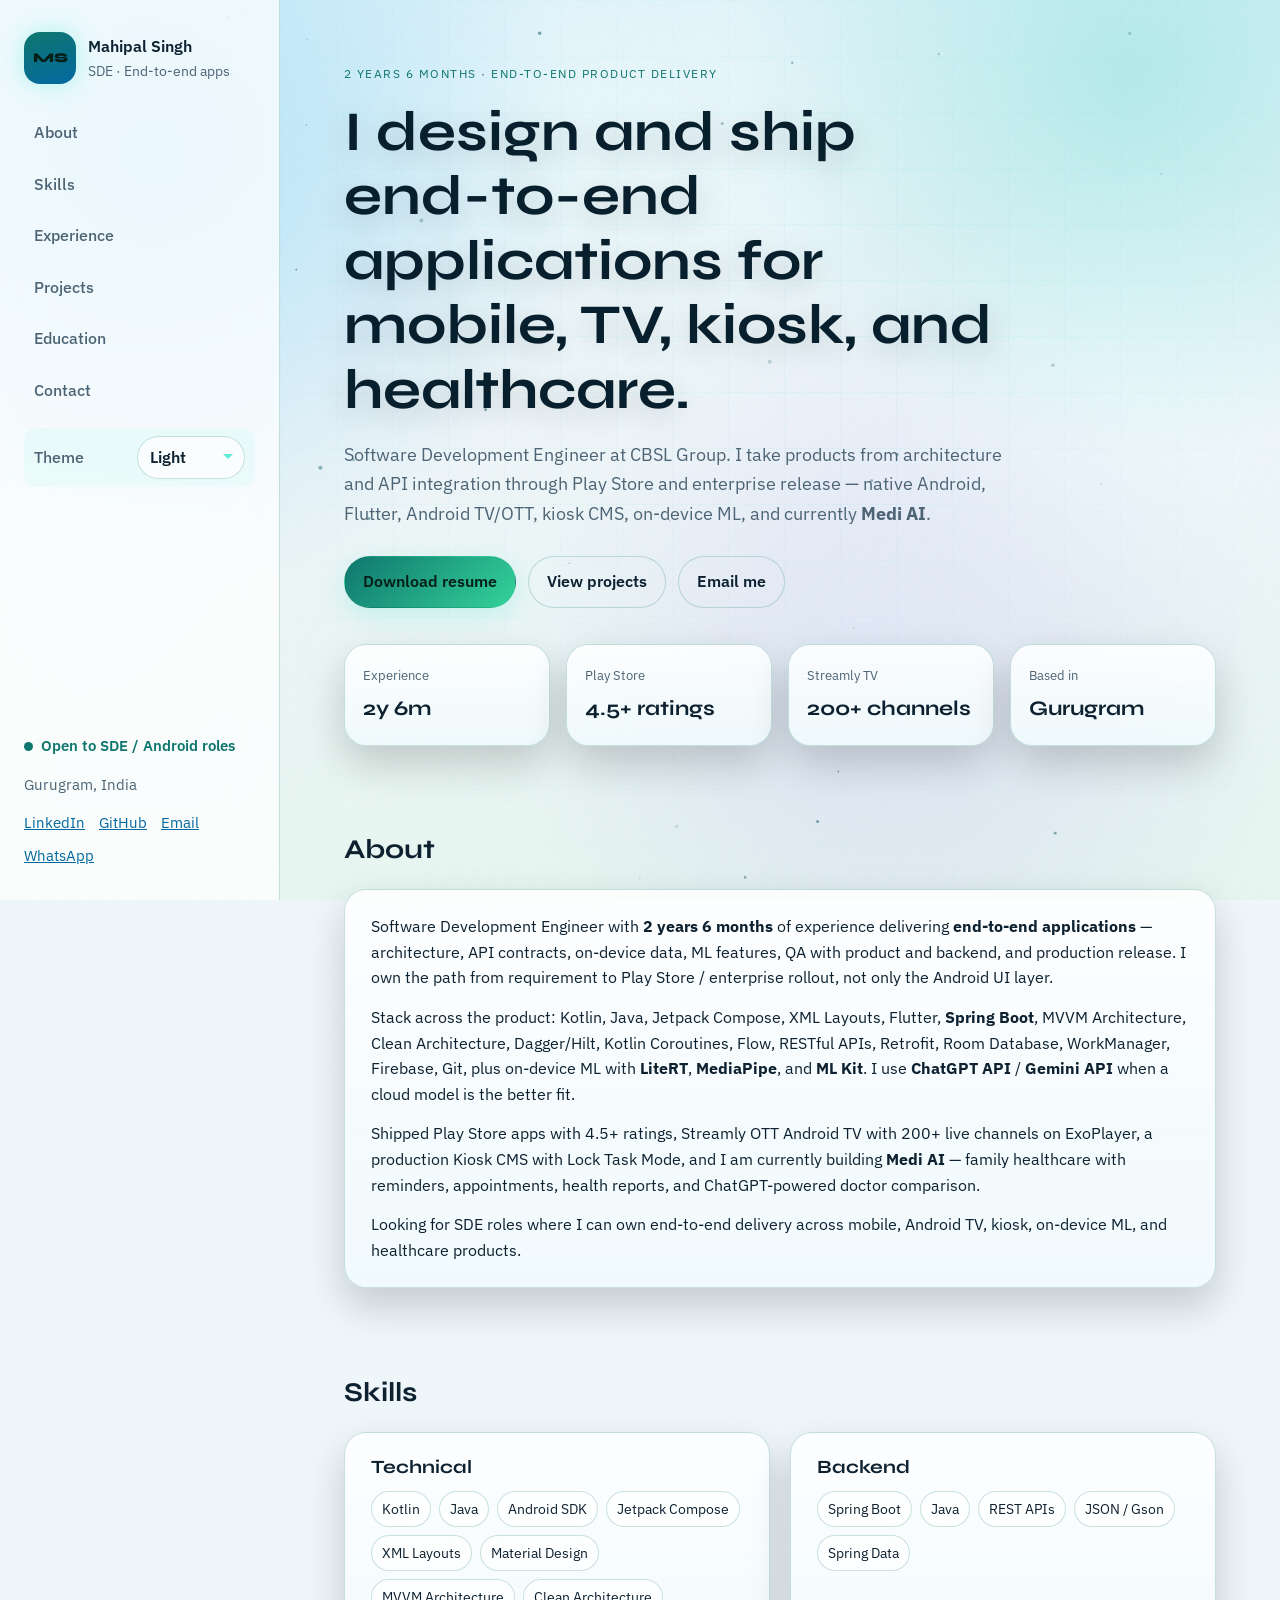
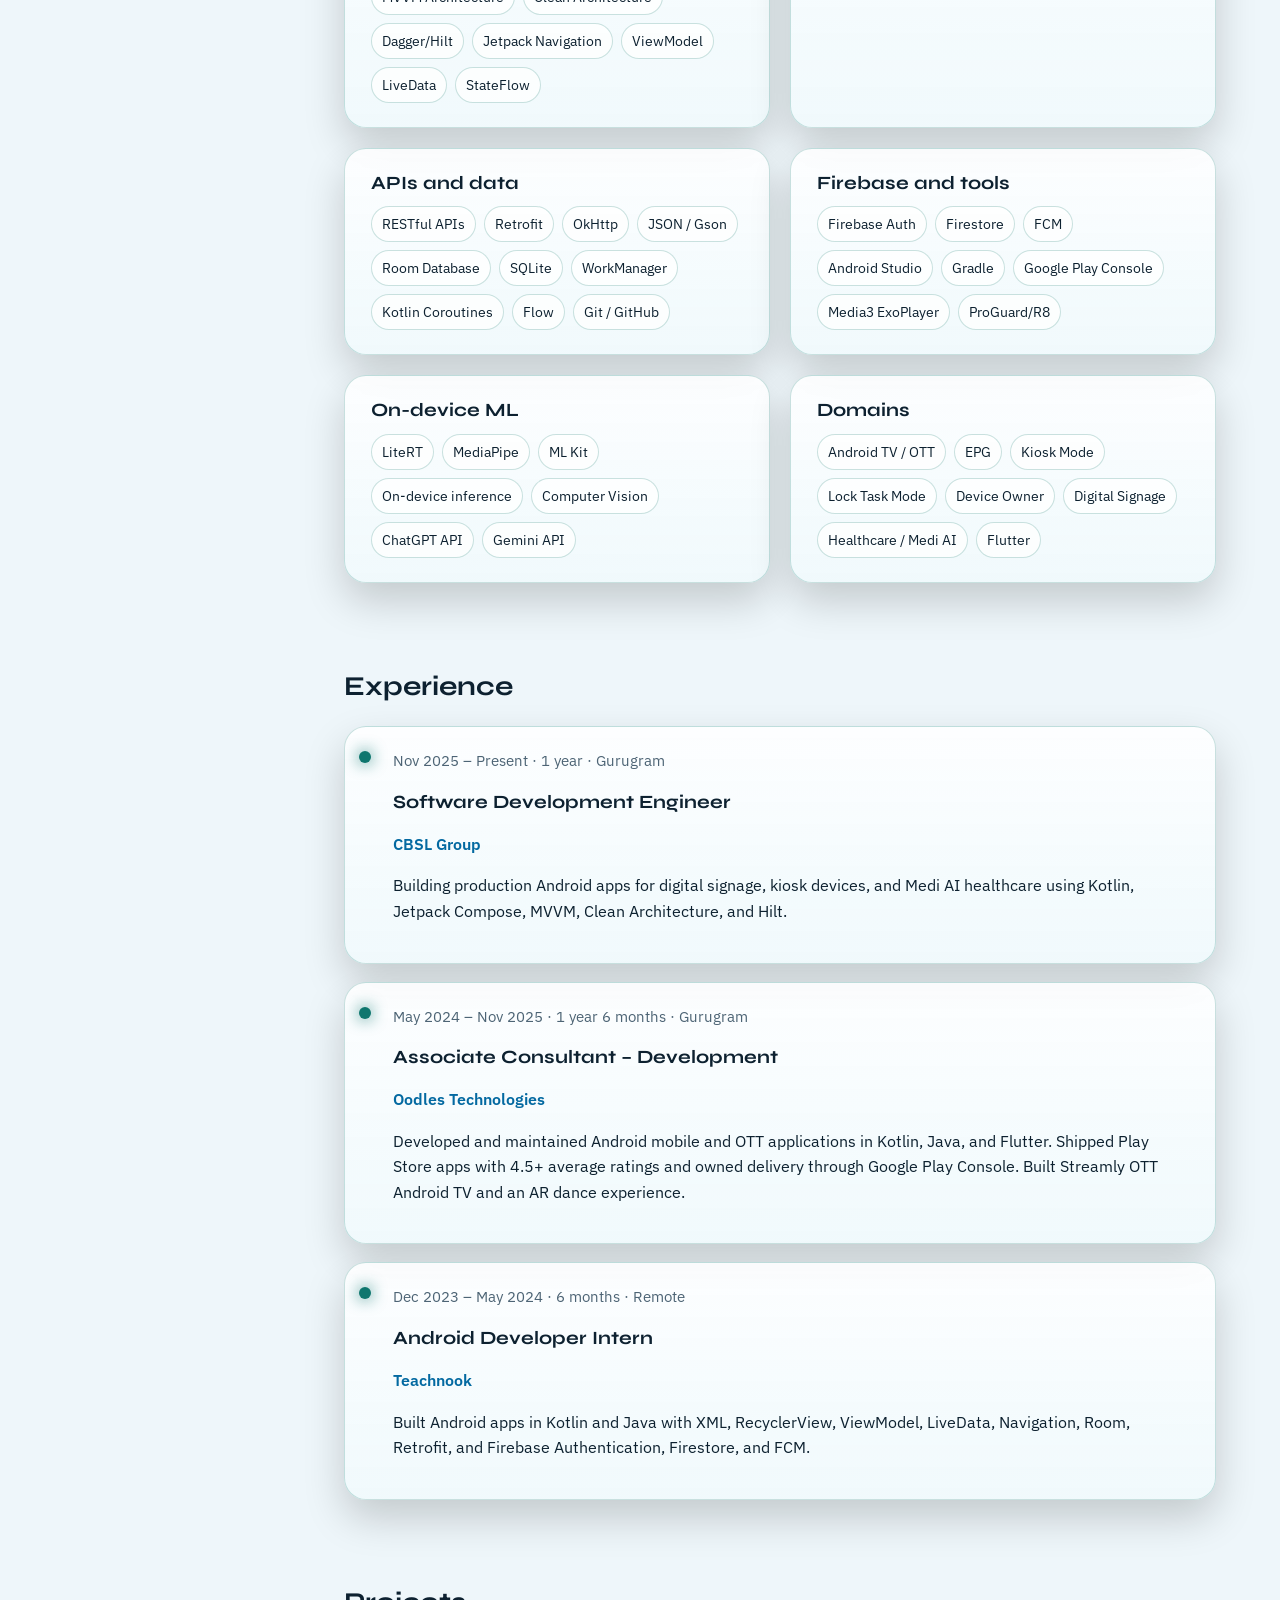
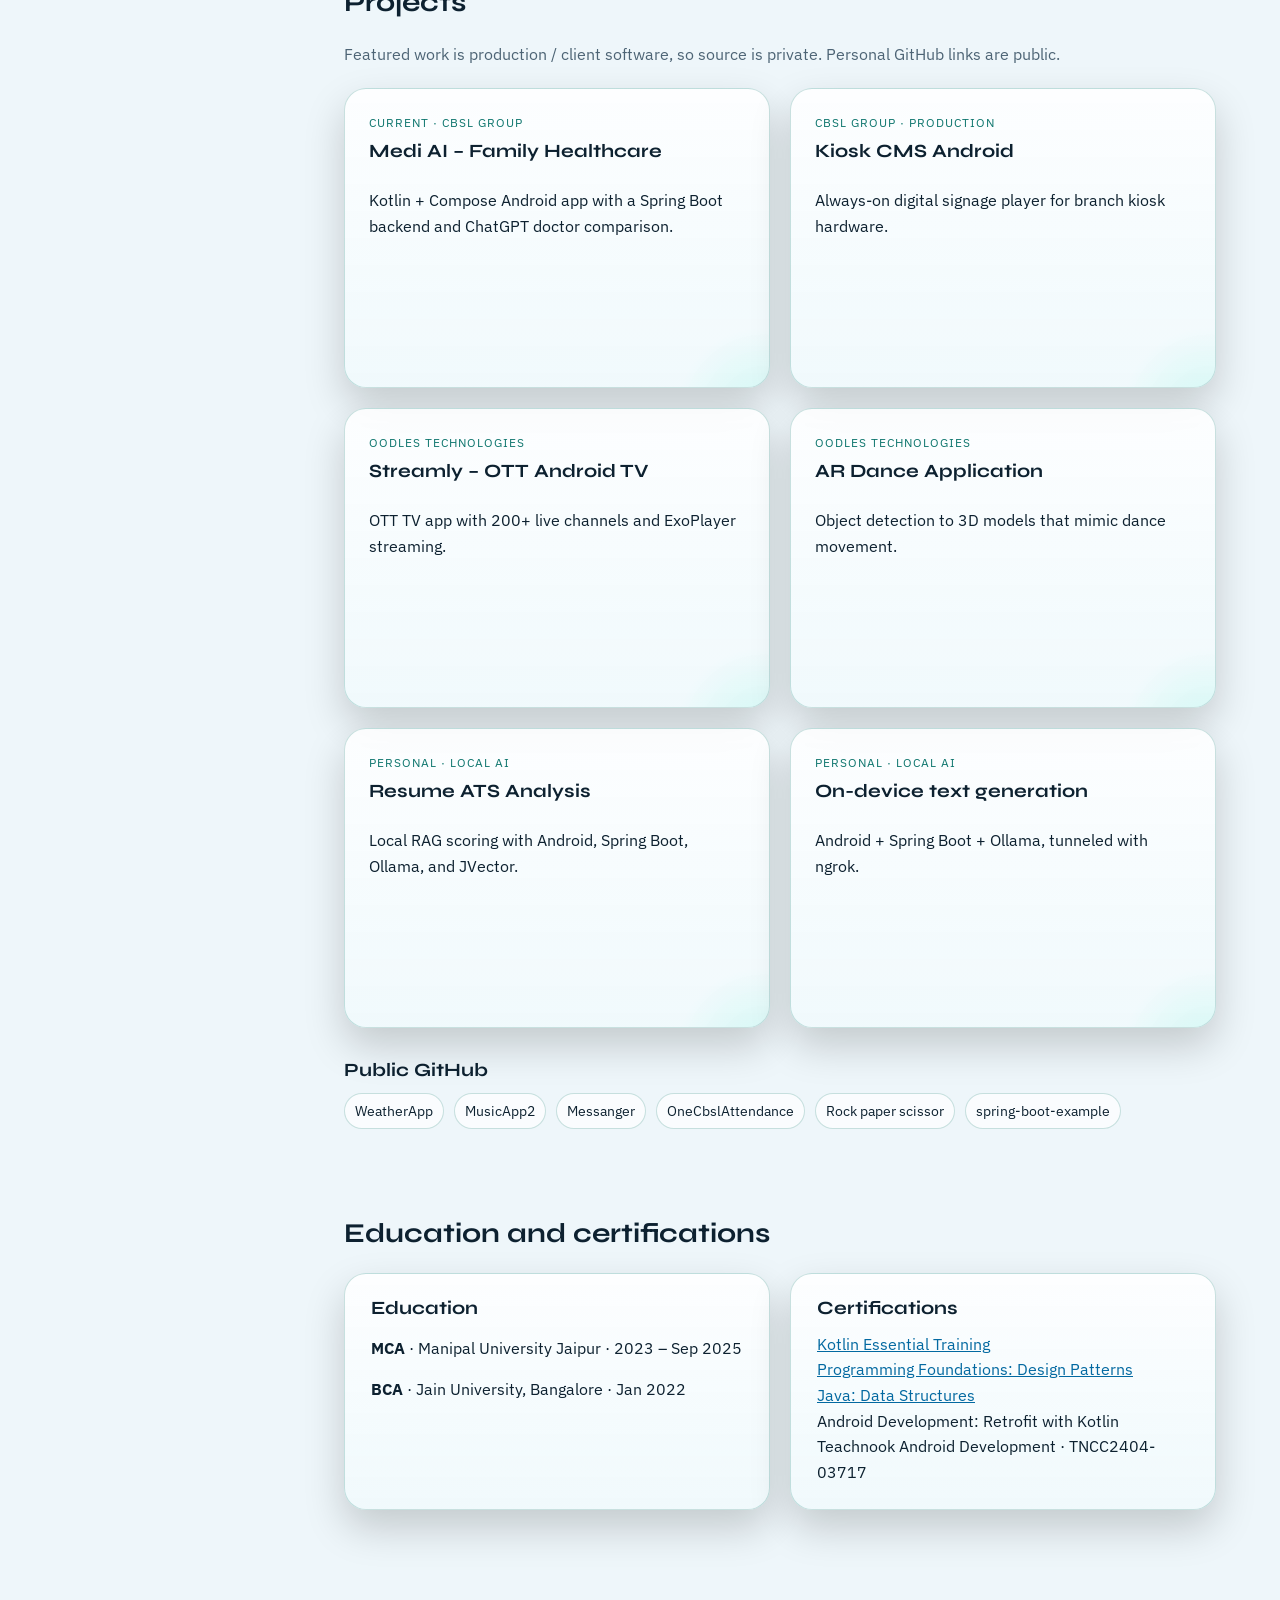
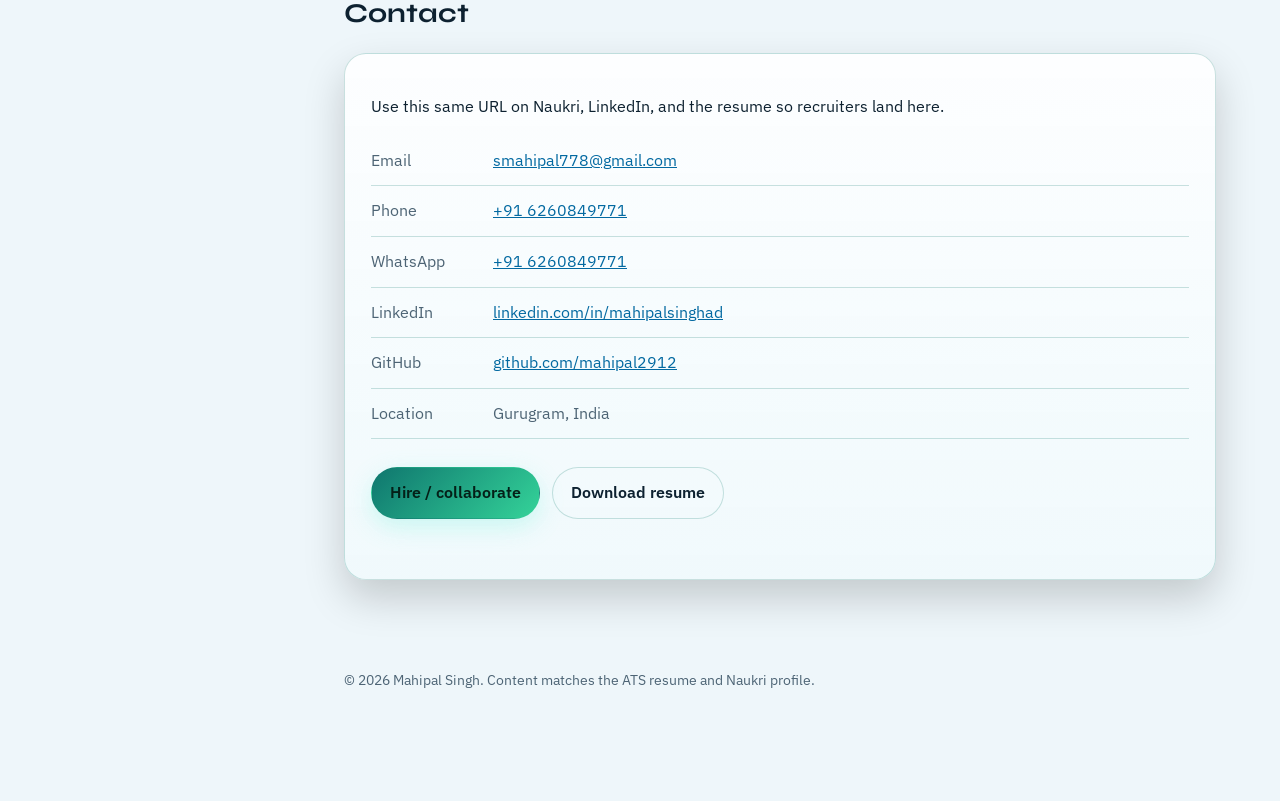
==== commit 857e9545: "Add files via upload" ====
--- a/index.html
+++ b/index.html
@@ -39,7 +39,7 @@
       href="https://fonts.googleapis.com/css2?family=IBM+Plex+Sans:wght@400;500;600&family=Syne:wght@600;700;800&display=swap"
       rel="stylesheet"
     />
-    <link rel="stylesheet" href="styles.css?v=12" />
+    <link rel="stylesheet" href="styles.css?v=13" />
     <script type="application/ld+json">
       {
         "@context": "https://schema.org",
@@ -104,7 +104,7 @@
             <a href="#projects">Projects</a>
             <a href="#education">Education</a>
             <a href="#contact">Contact</a>
-            <a href="#update">Update</a>
+            <a href="#update" id="update-nav" hidden>Update</a>
             <label class="menu-theme">
               <span>Theme</span>
               <select id="theme-select" aria-label="Select theme">
@@ -500,12 +500,12 @@
           </div>
         </section>
 
-        <section id="update" class="reveal">
+        <section id="update" class="reveal" hidden>
           <h2>Update</h2>
           <p class="section-note">
-            Edit any section here, then tap <strong>Save on this browser</strong>.
-            Changes show immediately. Visitors on GitHub Pages see the committed
-            <code>data.js</code> unless you download it and replace that file.
+            This editor is private. Recruiters on the normal site link do not see it.
+            Edit here, then tap <strong>Save on this browser</strong>. Download
+            <code>data.js</code> and upload it when you want GitHub Pages to match.
           </p>
           <div class="editor-toolbar">
             <button class="btn btn-primary" id="editor-save" type="button">Save on this browser</button>
@@ -515,6 +515,7 @@
               <input id="editor-import" type="file" accept="application/json,.js" hidden />
             </label>
             <button class="btn btn-ghost" id="editor-reset" type="button">Reset to original</button>
+            <button class="btn btn-ghost" id="editor-hide" type="button">Hide editor</button>
           </div>
           <p class="editor-status" id="editor-status" hidden></p>
           <div id="editor-root"></div>
@@ -526,6 +527,6 @@
       </main>
     </div>
     <script src="data.js?v=10"></script>
-    <script src="script.js?v=12"></script>
+    <script src="script.js?v=13"></script>
   </body>
 </html>
--- a/styles.css
+++ b/styles.css
@@ -821,6 +821,11 @@
   scroll-margin-top: 96px;
 }
 
+#update[hidden],
+#update-nav[hidden] {
+  display: none !important;
+}
+
 .editor-toolbar {
   position: sticky;
   top: 12px;
